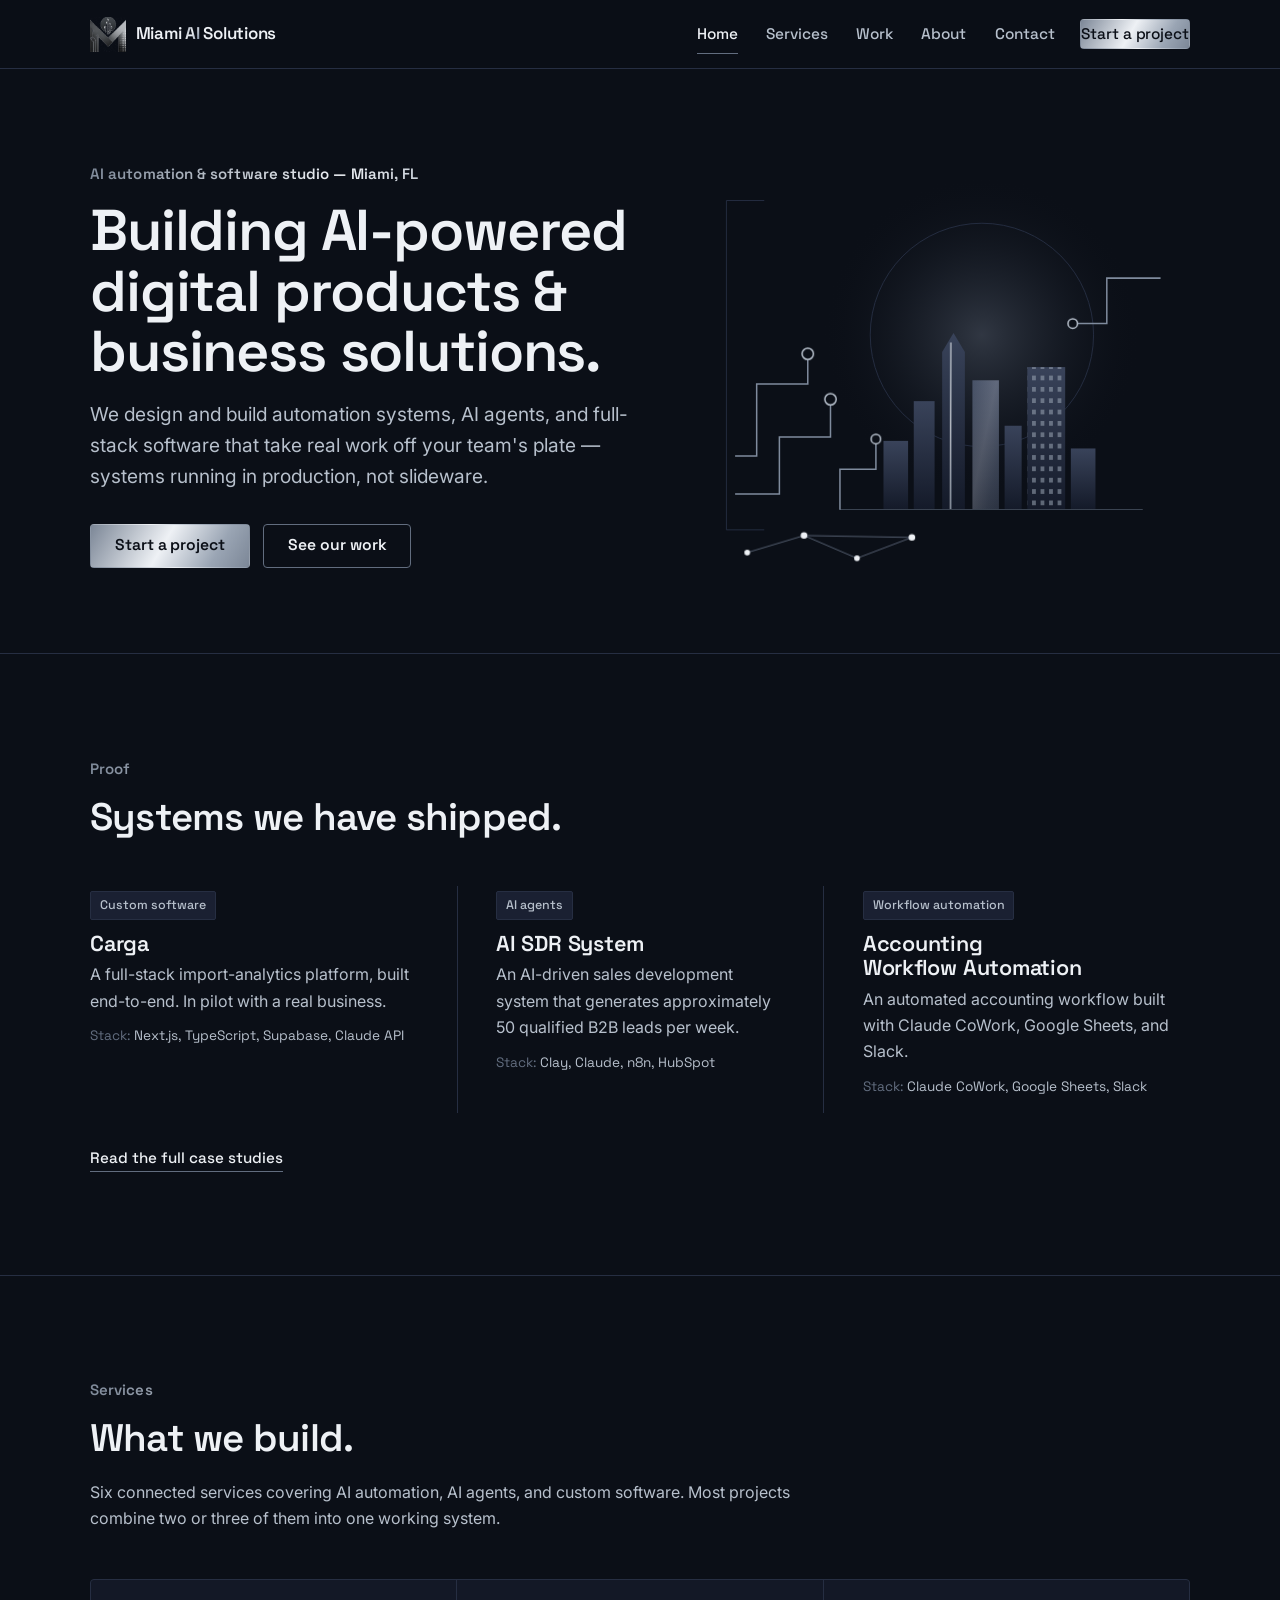
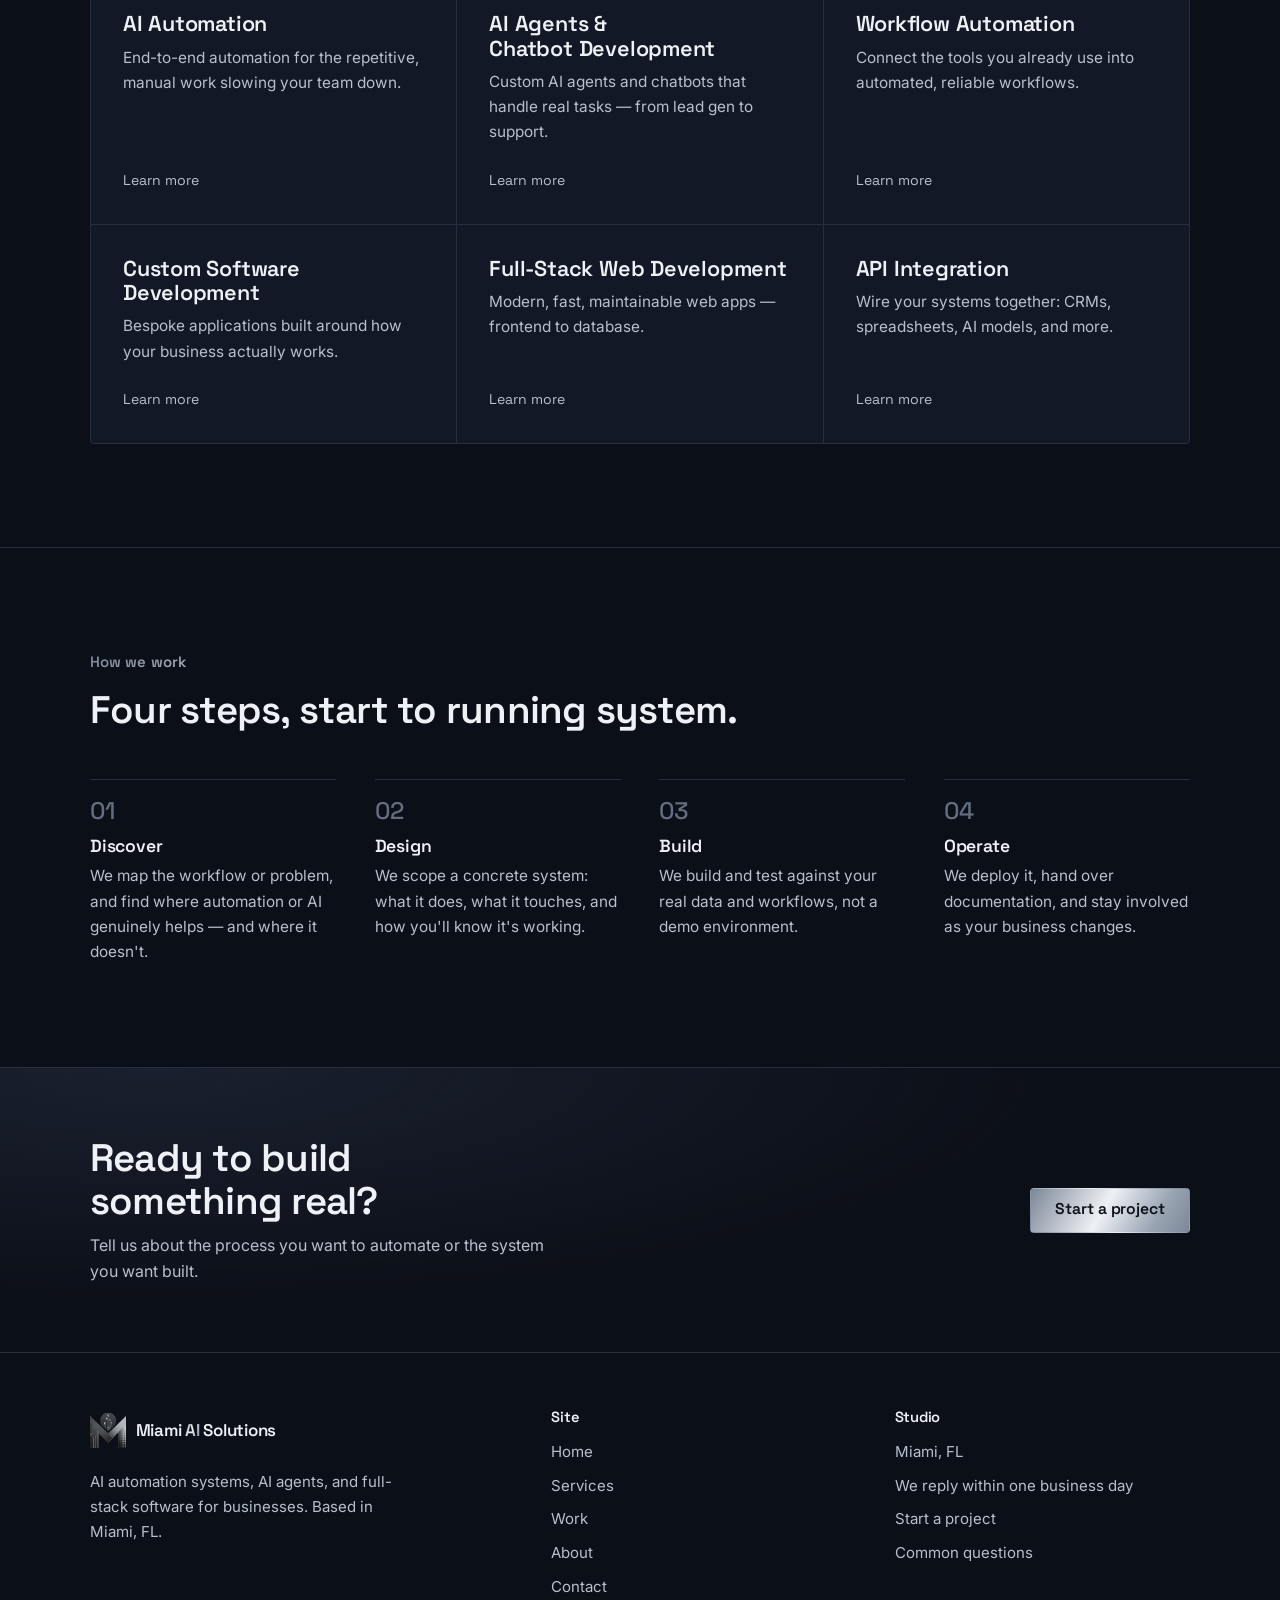
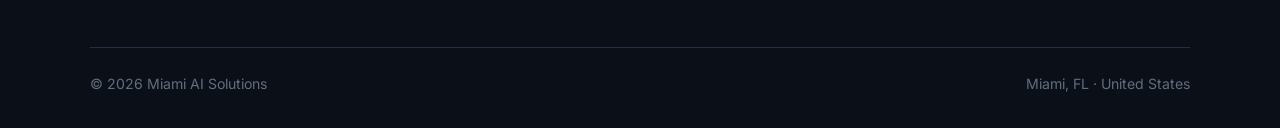
==== index.html @ 6a6ca6be "sitio inicial" ====
<!DOCTYPE html>
<html lang="en">
<head>
<meta charset="utf-8">
<meta name="viewport" content="width=device-width, initial-scale=1">
<title>Miami AI Solutions — AI Automation, AI Agents &amp; Custom Software</title>
<meta name="description" content="Miami AI Solutions designs and builds AI automation systems, AI agents, and full-stack software for businesses — systems running in production, not proofs of concept. Based in Miami, FL.">
<link rel="canonical" href="https://www.miamiaisolutions.com/">

<meta property="og:type" content="website">
<meta property="og:site_name" content="Miami AI Solutions">
<meta property="og:title" content="Miami AI Solutions — AI Automation, AI Agents &amp; Custom Software">
<meta property="og:description" content="Miami AI Solutions designs and builds AI automation systems, AI agents, and full-stack software for businesses — systems running in production, not proofs of concept.">
<meta property="og:url" content="https://www.miamiaisolutions.com/">
<meta property="og:image" content="https://www.miamiaisolutions.com/assets/og-image.jpg">
<meta property="og:image:width" content="1200">
<meta property="og:image:height" content="630">
<meta property="og:image:alt" content="Miami AI Solutions — AI, automation and software development, over a Miami skyline.">
<meta name="twitter:card" content="summary_large_image">
<meta name="twitter:title" content="Miami AI Solutions — AI Automation, AI Agents &amp; Custom Software">
<meta name="twitter:description" content="Miami AI Solutions designs and builds AI automation systems, AI agents, and full-stack software for businesses — systems running in production, not proofs of concept.">
<meta name="twitter:image" content="https://www.miamiaisolutions.com/assets/og-image.jpg">

<meta name="theme-color" content="#0b0f17">
<link rel="icon" href="favicon.ico" sizes="any">
<link rel="icon" type="image/png" sizes="32x32" href="favicon-32x32.png">
<link rel="icon" type="image/png" sizes="16x16" href="favicon-16x16.png">
<link rel="apple-touch-icon" href="apple-touch-icon.png">
<link rel="manifest" href="site.webmanifest">

<link rel="preconnect" href="https://fonts.googleapis.com">
<link rel="preconnect" href="https://fonts.gstatic.com" crossorigin>
<link rel="stylesheet" href="https://fonts.googleapis.com/css2?family=Inter:wght@400;500;600&amp;family=Space+Grotesk:wght@500;600;700&amp;display=swap">
<link rel="stylesheet" href="css/styles.css">

<script type="application/ld+json">
{
  "@context": "https://schema.org",
  "@type": "ProfessionalService",
  "@id": "https://www.miamiaisolutions.com/#organization",
  "name": "Miami AI Solutions",
  "url": "https://www.miamiaisolutions.com/",
  "logo": "https://www.miamiaisolutions.com/assets/icon.png",
  "image": "https://www.miamiaisolutions.com/assets/og-image.jpg",
  "description": "Miami AI Solutions designs and builds AI automation systems, AI agents, and full-stack software for businesses — turning manual processes into reliable, running systems.",
  "address": {
    "@type": "PostalAddress",
    "addressLocality": "Miami",
    "addressRegion": "FL",
    "addressCountry": "US"
  },
  "areaServed": "US"
}
</script>
</head>
<body>

<a class="skip-link" href="#main">Skip to content</a>

<header class="site-header">
  <div class="container header-inner">
    <a class="logo" href="index.html">
      <img class="logo-mark" src="assets/icon.png" alt="" width="36" height="35">
      <span class="logo-text">Miami <span class="chrome">AI</span> Solutions</span>
    </a>
    <button class="nav-toggle" type="button" aria-expanded="false" aria-controls="site-nav">
      <span class="bars" aria-hidden="true"></span>
      <span class="visually-hidden">Menu</span>
    </button>
    <nav class="site-nav" id="site-nav" aria-label="Main">
      <ul>
        <li><a href="index.html" aria-current="page">Home</a></li>
        <li><a href="services.html">Services</a></li>
        <li><a href="work.html">Work</a></li>
        <li><a href="about.html">About</a></li>
        <li><a href="contact.html">Contact</a></li>
      </ul>
      <a class="btn btn-primary btn-sm nav-cta" href="contact.html">Start a project</a>
    </nav>
  </div>
</header>

<main id="main">

  <section class="hero">
    <div class="container hero-grid">
      <div>
        <span class="eyebrow">AI automation &amp; software studio — Miami, FL</span>
        <h1>Building AI-powered digital products &amp; business solutions.</h1>
        <p class="lede">We design and build automation systems, AI agents, and full-stack software that take real work off your team's plate — systems running in production, not slideware.</p>
        <div class="btn-row">
          <a class="btn btn-primary" href="contact.html">Start a project</a>
          <a class="btn btn-ghost" href="work.html">See our work</a>
        </div>
      </div>

      <div class="hero-art-wrap">
        <svg class="hero-art" viewBox="0 0 520 440" xmlns="http://www.w3.org/2000/svg" aria-hidden="true" focusable="false">
          <defs>
            <radialGradient id="msGlow" cx="50%" cy="50%" r="50%">
              <stop offset="0%" stop-color="#8894a8" stop-opacity="0.30"/>
              <stop offset="55%" stop-color="#5c677a" stop-opacity="0.10"/>
              <stop offset="100%" stop-color="#0b0f17" stop-opacity="0"/>
            </radialGradient>
            <linearGradient id="msBuilding" x1="0" y1="0" x2="0" y2="1">
              <stop offset="0%" stop-color="#39435a"/>
              <stop offset="100%" stop-color="#141a29"/>
            </linearGradient>
            <linearGradient id="msTower" x1="0" y1="0" x2="1" y2="1">
              <stop offset="0%" stop-color="#7c8797"/>
              <stop offset="46%" stop-color="#eef1f5"/>
              <stop offset="78%" stop-color="#9aa5b4"/>
              <stop offset="100%" stop-color="#7c8797"/>
            </linearGradient>
            <pattern id="msWindows" width="9" height="12" patternUnits="userSpaceOnUse">
              <rect x="2" y="3" width="4" height="5" fill="#9aa5b4" opacity="0.55"/>
            </pattern>
          </defs>

          <!-- soft circle backdrop, echoing the mark -->
          <circle class="art-circle" cx="300" cy="188" r="168"/>
          <circle cx="300" cy="188" r="118" fill="none" stroke="#262e42" stroke-width="1"/>

          <!-- blueprint rules -->
          <line class="art-grid-line" x1="30" y1="46" x2="30" y2="394"/>
          <line class="art-grid-line" x1="30" y1="46" x2="70" y2="46"/>
          <line class="art-grid-line" x1="30" y1="394" x2="70" y2="394"/>

          <!-- skyline -->
          <g>
            <rect class="art-building" x="196" y="300" width="26" height="72"/>
            <rect class="art-building" x="228" y="258" width="22" height="114"/>
            <polygon class="art-building" points="258,372 258,206 270,186 282,206 282,372"/>
            <rect class="art-building" x="290" y="236" width="28" height="136"/>
            <rect class="art-building" x="324" y="284" width="18" height="88"/>
            <rect class="art-building" x="348" y="222" width="40" height="150" fill="url(#msBuilding)"/>
            <rect x="348" y="222" width="40" height="150" fill="url(#msWindows)"/>
            <rect class="art-building" x="394" y="308" width="26" height="64"/>
            <!-- the one chrome-lit tower -->
            <polygon points="290,236 318,236 318,372 290,372" fill="url(#msTower)" opacity="0.22"/>
            <rect x="266" y="196" width="2" height="176" fill="url(#msTower)" opacity="0.7"/>
          </g>

          <line class="art-base" x1="150" y1="372.5" x2="470" y2="372.5"/>

          <!-- circuit traces: right angles into node points -->
          <path class="trace" d="M40 356 H86 V296 H140 V262"/>
          <path class="trace trace-2" d="M40 316 H62 V240 H116 V214"/>
          <path class="trace trace-3" d="M150 372 V330 H188 V304"/>
          <path class="trace trace-4" d="M488 128 H432 V176 H400"/>

          <circle class="node node-1" cx="140" cy="256" r="6"/>
          <circle class="node node-2" cx="116" cy="208" r="6"/>
          <circle class="node node-3" cx="188" cy="298" r="5"/>
          <circle class="node node-4" cx="396" cy="176" r="5"/>

          <!-- lower-corner signal network -->
          <g>
            <line class="signal-link" x1="52" y1="418" x2="112" y2="400"/>
            <line class="signal-link" x1="112" y1="400" x2="168" y2="424"/>
            <line class="signal-link" x1="168" y1="424" x2="226" y2="402"/>
            <line class="signal-link" x1="112" y1="400" x2="226" y2="402"/>
            <circle class="signal signal-1" cx="52" cy="418" r="3"/>
            <circle class="signal signal-2" cx="112" cy="400" r="3.5"/>
            <circle class="signal signal-3" cx="168" cy="424" r="3"/>
            <circle class="signal signal-2" cx="226" cy="402" r="3.5"/>
          </g>
        </svg>
      </div>
    </div>
  </section>

  <section class="section" aria-labelledby="proof-title">
    <div class="container">
      <div class="section-head">
        <span class="eyebrow">Proof</span>
        <h2 id="proof-title">Systems we have shipped.</h2>
      </div>

      <div class="proof">
        <div class="proof-item">
          <span class="tag">Custom software</span>
          <h3>Carga</h3>
          <p>A full-stack import-analytics platform, built end-to-end. In pilot with a real business.</p>
          <p class="stack"><span>Stack:</span> Next.js, TypeScript, Supabase, Claude API</p>
        </div>
        <div class="proof-item">
          <span class="tag">AI agents</span>
          <h3>AI SDR System</h3>
          <p>An AI-driven sales development system that generates approximately 50 qualified B2B leads per week.</p>
          <p class="stack"><span>Stack:</span> Clay, Claude, n8n, HubSpot</p>
        </div>
        <div class="proof-item">
          <span class="tag">Workflow automation</span>
          <h3>Accounting Workflow Automation</h3>
          <p>An automated accounting workflow built with Claude CoWork, Google Sheets, and Slack.</p>
          <p class="stack"><span>Stack:</span> Claude CoWork, Google Sheets, Slack</p>
        </div>
      </div>

      <div class="btn-row">
        <a class="link" href="work.html">Read the full case studies</a>
      </div>
    </div>
  </section>

  <section class="section section--line" aria-labelledby="services-title">
    <div class="container">
      <div class="section-head">
        <span class="eyebrow">Services</span>
        <h2 id="services-title">What we build.</h2>
        <p>Six connected services covering AI automation, AI agents, and custom software. Most projects combine two or three of them into one working system.</p>
      </div>

      <div class="card-grid">
        <a class="card" href="services.html#ai-automation">
          <h3>AI Automation</h3>
          <p>End-to-end automation for the repetitive, manual work slowing your team down.</p>
          <span class="card-more">Learn more</span>
        </a>
        <a class="card" href="services.html#ai-agents">
          <h3>AI Agents &amp; Chatbot Development</h3>
          <p>Custom AI agents and chatbots that handle real tasks — from lead gen to support.</p>
          <span class="card-more">Learn more</span>
        </a>
        <a class="card" href="services.html#workflow-automation">
          <h3>Workflow Automation</h3>
          <p>Connect the tools you already use into automated, reliable workflows.</p>
          <span class="card-more">Learn more</span>
        </a>
        <a class="card" href="services.html#custom-software">
          <h3>Custom Software Development</h3>
          <p>Bespoke applications built around how your business actually works.</p>
          <span class="card-more">Learn more</span>
        </a>
        <a class="card" href="services.html#web-development">
          <h3>Full-Stack Web Development</h3>
          <p>Modern, fast, maintainable web apps — frontend to database.</p>
          <span class="card-more">Learn more</span>
        </a>
        <a class="card" href="services.html#api-integration">
          <h3>API Integration</h3>
          <p>Wire your systems together: CRMs, spreadsheets, AI models, and more.</p>
          <span class="card-more">Learn more</span>
        </a>
      </div>
    </div>
  </section>

  <section class="section section--line" aria-labelledby="process-title">
    <div class="container">
      <div class="section-head">
        <span class="eyebrow">How we work</span>
        <h2 id="process-title">Four steps, start to running system.</h2>
      </div>

      <ol class="steps">
        <li class="step">
          <span class="step-n">01</span>
          <h3>Discover</h3>
          <p>We map the workflow or problem, and find where automation or AI genuinely helps — and where it doesn't.</p>
        </li>
        <li class="step">
          <span class="step-n">02</span>
          <h3>Design</h3>
          <p>We scope a concrete system: what it does, what it touches, and how you'll know it's working.</p>
        </li>
        <li class="step">
          <span class="step-n">03</span>
          <h3>Build</h3>
          <p>We build and test against your real data and workflows, not a demo environment.</p>
        </li>
        <li class="step">
          <span class="step-n">04</span>
          <h3>Operate</h3>
          <p>We deploy it, hand over documentation, and stay involved as your business changes.</p>
        </li>
      </ol>
    </div>
  </section>

  <section class="cta-band">
    <div class="container cta-inner">
      <div>
        <h2>Ready to build something real?</h2>
        <p>Tell us about the process you want to automate or the system you want built.</p>
      </div>
      <a class="btn btn-primary" href="contact.html">Start a project</a>
    </div>
  </section>

</main>

<footer class="site-footer">
  <div class="container">
    <div class="footer-grid">
      <div class="footer-brand">
        <a class="logo" href="index.html">
          <img class="logo-mark" src="assets/icon.png" alt="" width="36" height="35">
          <span class="logo-text">Miami <span class="chrome">AI</span> Solutions</span>
        </a>
        <p>AI automation systems, AI agents, and full-stack software for businesses. Based in Miami, FL.</p>
      </div>
      <div class="footer-col">
        <h2>Site</h2>
        <ul>
          <li><a href="index.html">Home</a></li>
          <li><a href="services.html">Services</a></li>
          <li><a href="work.html">Work</a></li>
          <li><a href="about.html">About</a></li>
          <li><a href="contact.html">Contact</a></li>
        </ul>
      </div>
      <div class="footer-col">
        <h2>Studio</h2>
        <ul>
          <li>Miami, FL</li>
          <li>We reply within one business day</li>
          <li><a href="contact.html">Start a project</a></li>
          <li><a href="services.html#faq">Common questions</a></li>
        </ul>
      </div>
    </div>
    <div class="footer-bottom">
      <p>&copy; <span id="year">2026</span> Miami AI Solutions</p>
      <p>Miami, FL &middot; United States</p>
    </div>
  </div>
</footer>

<script src="js/main.js"></script>
</body>
</html>
---- css/styles.css ----
/* ==========================================================================
   Miami AI Solutions — styles.css
   Monochrome / brushed-metal design system. No framework, no build step.
   ========================================================================== */

/* --------------------------------------------------------------------------
   1. Design tokens
   -------------------------------------------------------------------------- */
:root {
  /* Palette — derived from the brand mark: deep navy/black + brushed chrome */
  --ink:        #0b0f17;  /* page background */
  --surface:    #131826;  /* card / section background */
  --surface-2:  #1a2032;  /* elevated surface, hover */
  --line:       #262e42;  /* hairline borders */
  --steel:      #626d7f;  /* dividers, large numerals, decorative strokes */
  --silver:     #b7c0cc;  /* secondary body text */
  --paper:      #eef1f5;  /* heading white */
  --white:      #f8f9fb;  /* body text on dark */
  --chrome-gradient: linear-gradient(120deg, #7c8797 0%, #eef1f5 46%, #9aa5b4 78%, #7c8797 100%);

  /* Type */
  --font-display: "Space Grotesk", "Segoe UI", system-ui, sans-serif;
  --font-body: "Inter", system-ui, -apple-system, "Segoe UI", sans-serif;

  /* Metrics */
  --maxw: 1180px;
  --gutter: clamp(1.25rem, 4vw, 2.5rem);
  --section-y: clamp(3.5rem, 8vw, 6.5rem);
  --radius: 4px;
  --radius-lg: 8px;
  --header-h: 68px;

  /* Effects */
  --ring: 0 0 0 2px var(--ink), 0 0 0 4px #8f9aab;
  --shadow: 0 18px 40px -24px rgba(0, 0, 0, 0.9);

  color-scheme: dark;
}

/* --------------------------------------------------------------------------
   2. Base
   -------------------------------------------------------------------------- */
*,
*::before,
*::after { box-sizing: border-box; }

html {
  scroll-behavior: smooth;
  scroll-padding-top: calc(var(--header-h) + 1.5rem);
  -webkit-text-size-adjust: 100%;
}

body {
  margin: 0;
  background: var(--ink);
  color: var(--white);
  font-family: var(--font-body);
  font-size: 1rem;
  line-height: 1.65;
  -webkit-font-smoothing: antialiased;
  text-rendering: optimizeLegibility;
}

h1, h2, h3, h4 {
  font-family: var(--font-display);
  color: var(--paper);
  margin: 0 0 0.5em;
  font-weight: 600;
  letter-spacing: -0.02em;
  line-height: 1.12;
  text-wrap: balance;
}

h1 { font-size: clamp(2.25rem, 5.2vw, 3.6rem); line-height: 1.05; }
h2 { font-size: clamp(1.7rem, 3.4vw, 2.4rem); }
h3 { font-size: clamp(1.15rem, 1.7vw, 1.35rem); letter-spacing: -0.01em; }
h4 { font-size: 1.02rem; letter-spacing: -0.005em; }

p { margin: 0 0 1.1rem; }
p:last-child { margin-bottom: 0; }

a { color: var(--paper); text-decoration-color: var(--steel); text-underline-offset: 3px; }
a:hover { text-decoration-color: var(--silver); }

img, svg { max-width: 100%; }
img { height: auto; }

ul, ol { margin: 0; padding: 0; }

hr {
  border: 0;
  border-top: 1px solid var(--line);
  margin: 0;
}

strong { color: var(--paper); font-weight: 600; }

/* Focus — visible, high contrast, keyboard only */
:focus-visible {
  outline: none;
  box-shadow: var(--ring);
  border-radius: var(--radius);
}

.skip-link {
  position: absolute;
  left: var(--gutter);
  top: 0.5rem;
  z-index: 200;
  transform: translateY(-200%);
  background: var(--paper);
  color: var(--ink);
  font-family: var(--font-display);
  font-weight: 600;
  font-size: 0.9rem;
  padding: 0.6rem 1rem;
  border-radius: var(--radius);
  text-decoration: none;
  transition: transform 0.15s ease;
}
.skip-link:focus { transform: translateY(0); }

/* --------------------------------------------------------------------------
   3. Layout primitives
   -------------------------------------------------------------------------- */
.container {
  width: 100%;
  max-width: var(--maxw);
  margin-inline: auto;
  padding-inline: var(--gutter);
}

.section { padding-block: var(--section-y); }
.section--tight { padding-block: clamp(2.5rem, 5vw, 4rem); }
.section--line { border-top: 1px solid var(--line); }

.section-head {
  max-width: 46rem;
  margin-bottom: clamp(2rem, 4vw, 3rem);
}
.section-head p { color: var(--silver); }

.lede {
  font-size: clamp(1.05rem, 1.5vw, 1.2rem);
  line-height: 1.6;
  color: var(--silver);
  max-width: 62ch;
}

/* Section eyebrow — the metallic gradient is the accent, used sparingly */
.eyebrow {
  display: block;
  font-family: var(--font-display);
  font-size: 0.94rem;
  font-weight: 600;
  letter-spacing: 0.005em;
  margin-bottom: 0.85rem;
  color: var(--paper);
}
.chrome { color: var(--paper); }

@supports ((background-clip: text) or (-webkit-background-clip: text)) {
  .eyebrow,
  .chrome {
    background: var(--chrome-gradient);
    -webkit-background-clip: text;
    background-clip: text;
    color: transparent;
    -webkit-text-fill-color: transparent;
  }
}

.meta {
  font-family: var(--font-display);
  font-size: 0.85rem;
  font-weight: 500;
  color: var(--silver);
  letter-spacing: 0;
}

/* --------------------------------------------------------------------------
   4. Header / navigation
   -------------------------------------------------------------------------- */
.site-header {
  position: sticky;
  top: 0;
  z-index: 100;
  background: rgba(11, 15, 23, 0.78);
  backdrop-filter: blur(14px) saturate(140%);
  -webkit-backdrop-filter: blur(14px) saturate(140%);
  border-bottom: 1px solid var(--line);
}
@supports not ((backdrop-filter: blur(1px)) or (-webkit-backdrop-filter: blur(1px))) {
  .site-header { background: #0b0f17; }
}

.header-inner {
  display: flex;
  align-items: center;
  justify-content: space-between;
  gap: 1rem;
  min-height: var(--header-h);
}

.logo {
  display: inline-flex;
  align-items: center;
  gap: 0.6rem;
  text-decoration: none;
  padding: 0.25rem;
  margin-left: -0.25rem;
}
.logo-mark {
  width: 36px;
  height: 35px;
  flex: none;
  display: block;
}
.logo-text {
  font-family: var(--font-display);
  font-weight: 600;
  font-size: 1.06rem;
  letter-spacing: -0.015em;
  color: var(--paper);
  white-space: nowrap;
}

.site-nav { display: flex; align-items: center; }
.site-nav ul {
  list-style: none;
  display: flex;
  align-items: center;
  gap: clamp(1rem, 2.2vw, 2rem);
}
.site-nav a {
  font-family: var(--font-display);
  font-size: 0.96rem;
  font-weight: 500;
  color: var(--silver);
  text-decoration: none;
  padding: 0.4rem 0;
  display: inline-block;
  border-bottom: 1px solid transparent;
}
.site-nav a:hover { color: var(--paper); }
.site-nav a[aria-current="page"] {
  color: var(--paper);
  border-bottom-color: var(--steel);
}

/* The generic nav link colour must not win over the button's own colour. */
.site-nav a.btn-primary { color: var(--ink); }
.site-nav a.btn-ghost { color: var(--paper); }
.nav-cta { margin-left: clamp(1rem, 2vw, 1.75rem); }

.nav-toggle {
  display: none;
  width: 44px;
  height: 40px;
  padding: 0;
  background: transparent;
  border: 1px solid var(--line);
  border-radius: var(--radius);
  color: var(--paper);
  cursor: pointer;
}
.nav-toggle .bars,
.nav-toggle .bars::before,
.nav-toggle .bars::after {
  display: block;
  width: 18px;
  height: 1.5px;
  background: currentColor;
  margin-inline: auto;
  transition: transform 0.2s ease, background-color 0.2s ease;
}
.nav-toggle .bars { position: relative; }
.nav-toggle .bars::before,
.nav-toggle .bars::after { content: ""; position: absolute; left: 0; }
.nav-toggle .bars::before { top: -6px; }
.nav-toggle .bars::after { top: 6px; }
.nav-toggle[aria-expanded="true"] .bars { background: transparent; }
.nav-toggle[aria-expanded="true"] .bars::before { transform: translateY(6px) rotate(45deg); }
.nav-toggle[aria-expanded="true"] .bars::after { transform: translateY(-6px) rotate(-45deg); }

@media (max-width: 860px) {
  .nav-toggle { display: block; }
  .site-nav {
    position: absolute;
    top: 100%;
    left: 0;
    right: 0;
    background: var(--ink);
    border-bottom: 1px solid var(--line);
    padding: 0.5rem var(--gutter) 1.5rem;
    display: none;
  }
  .site-nav.is-open { display: block; }
  .site-nav ul { flex-direction: column; align-items: stretch; gap: 0; }
  .site-nav li { border-bottom: 1px solid var(--line); }
  .site-nav a { display: block; padding: 0.9rem 0; font-size: 1.05rem; }
  .site-nav a[aria-current="page"] { border-bottom-color: transparent; }
  /* Keep the CTA a button, not another full-width nav row. */
  .site-nav a.nav-cta {
    display: inline-flex;
    margin: 1.35rem 0 0;
    padding: 0.72rem 1.3rem;
    font-size: 0.95rem;
  }
}

/* --------------------------------------------------------------------------
   5. Buttons
   -------------------------------------------------------------------------- */
.btn {
  display: inline-flex;
  align-items: center;
  justify-content: center;
  gap: 0.5rem;
  font-family: var(--font-display);
  font-size: 0.98rem;
  font-weight: 600;
  letter-spacing: -0.005em;
  line-height: 1;
  padding: 0.85rem 1.5rem;
  border-radius: var(--radius);
  border: 1px solid transparent;
  text-decoration: none;
  cursor: pointer;
  transition: filter 0.18s ease, background-color 0.18s ease, border-color 0.18s ease, color 0.18s ease;
}

.btn-primary {
  background-image: var(--chrome-gradient);
  background-color: #d7dde5;
  color: var(--ink);
}
.btn-primary:hover { filter: brightness(1.08); }
.btn-primary:active { filter: brightness(0.96); }

.btn-ghost {
  background: transparent;
  border-color: var(--steel);
  color: var(--paper);
}
.btn-ghost:hover { border-color: var(--silver); background: var(--surface); }

.btn-sm { padding: 0.6rem 1.1rem; font-size: 0.92rem; }

.btn-row {
  display: flex;
  flex-wrap: wrap;
  gap: 0.85rem;
  margin-top: 2rem;
}

/* Text link with a hairline underline */
.link {
  font-family: var(--font-display);
  font-weight: 500;
  font-size: 0.95rem;
  color: var(--paper);
  text-decoration: none;
  border-bottom: 1px solid var(--steel);
  padding-bottom: 1px;
}
.link:hover { border-bottom-color: var(--paper); }

/* --------------------------------------------------------------------------
   6. Hero
   -------------------------------------------------------------------------- */
.hero {
  padding-block: clamp(3rem, 7vw, 5.5rem) clamp(3rem, 7vw, 5rem);
  border-bottom: 1px solid var(--line);
  overflow: hidden;
}
.hero-grid {
  display: grid;
  grid-template-columns: minmax(0, 1.05fr) minmax(0, 0.95fr);
  gap: clamp(2rem, 5vw, 4rem);
  align-items: center;
}
.hero h1 { margin-bottom: 1.1rem; }
.hero .lede { max-width: 34rem; }

.hero-art { width: 100%; height: auto; display: block; }

@media (max-width: 900px) {
  .hero-grid { grid-template-columns: 1fr; }
  /* Copy leads on small screens; the art follows it. */
  .hero-art-wrap { max-width: 30rem; margin-top: 0.5rem; }
}

/* Hero SVG illustration */
.art-building { fill: url(#msBuilding); }
.art-circle { fill: url(#msGlow); }
.art-grid-line { stroke: var(--line); stroke-width: 1; }
.art-base { stroke: var(--steel); stroke-width: 1; opacity: 0.6; }

.trace {
  fill: none;
  stroke: #7f8b9d;
  stroke-width: 1.6;
  stroke-linecap: square;
  stroke-dasharray: 760;
  stroke-dashoffset: 760;
  animation: trace-draw 1.5s cubic-bezier(0.32, 0, 0.2, 1) forwards;
}
.trace-2 { animation-delay: 0.18s; }
.trace-3 { animation-delay: 0.36s; }
.trace-4 { animation-delay: 0.54s; }

.node {
  fill: var(--ink);
  stroke: var(--silver);
  stroke-width: 1.6;
  opacity: 0;
  animation: art-fade 0.5s ease forwards;
}
.node-1 { animation-delay: 0.95s; }
.node-2 { animation-delay: 1.1s; }
.node-3 { animation-delay: 1.25s; }
.node-4 { animation-delay: 1.4s; }

.signal-link { stroke: var(--steel); stroke-width: 0.9; opacity: 0; animation: art-fade 0.6s ease 1.3s forwards; }
.signal {
  fill: var(--paper);
  opacity: 0;
  animation: art-fade 0.5s ease forwards, signal-pulse 3.4s ease-in-out infinite;
}
.signal-1 { animation-delay: 1.45s, 2s; }
.signal-2 { animation-delay: 1.6s, 2.5s; }
.signal-3 { animation-delay: 1.75s, 3s; }

@keyframes trace-draw { to { stroke-dashoffset: 0; } }
@keyframes art-fade { to { opacity: 1; } }
@keyframes signal-pulse {
  0%, 100% { opacity: 1; }
  50% { opacity: 0.35; }
}

@media (prefers-reduced-motion: reduce) {
  html { scroll-behavior: auto; }
  .trace { stroke-dashoffset: 0; animation: none; }
  .node, .signal, .signal-link { opacity: 1; animation: none; }
  *, *::before, *::after {
    animation-duration: 0.001ms !important;
    animation-iteration-count: 1 !important;
    transition-duration: 0.001ms !important;
  }
}

/* --------------------------------------------------------------------------
   7. Page header (interior pages)
   -------------------------------------------------------------------------- */
.page-head {
  padding-block: clamp(2.75rem, 6vw, 4.5rem) clamp(2rem, 4vw, 3rem);
  border-bottom: 1px solid var(--line);
}
.page-head h1 { max-width: 20ch; }
.page-head .lede { margin-top: 1.1rem; }

/* --------------------------------------------------------------------------
   8. Proof / stats strip
   -------------------------------------------------------------------------- */
.proof {
  display: grid;
  grid-template-columns: repeat(3, minmax(0, 1fr));
  gap: 0;
}
.proof-item { padding: 0.25rem 0; }
.proof h3 { margin-bottom: 0.35rem; }
.proof p { color: var(--silver); margin-bottom: 0.75rem; }
.proof .tag { margin-bottom: 0.75rem; }
.stack {
  font-family: var(--font-display);
  font-size: 0.85rem;
  color: var(--silver);
  line-height: 1.5;
}
.stack span { color: var(--steel); }

@media (min-width: 761px) {
  .proof-item { padding-inline: clamp(1.5rem, 3vw, 2.5rem); }
  .proof-item:first-child { padding-left: 0; }
  .proof-item:last-child { padding-right: 0; }
  .proof-item + .proof-item { border-left: 1px solid var(--line); }
}
@media (max-width: 760px) {
  .proof { grid-template-columns: 1fr; gap: 2rem; }
  .proof-item + .proof-item { border-top: 1px solid var(--line); padding-top: 2rem; }
}

.tag {
  display: inline-block;
  font-family: var(--font-display);
  font-size: 0.78rem;
  font-weight: 500;
  color: var(--silver);
  background: var(--surface-2);
  border: 1px solid var(--line);
  border-radius: 2px;
  padding: 0.18rem 0.55rem;
}

/* --------------------------------------------------------------------------
   9. Cards
   -------------------------------------------------------------------------- */
/* Six cards, so the column count is fixed rather than auto-fit — an auto-fit
   track count leaves empty cells that show through as bare grid gutter. */
.card-grid {
  display: grid;
  grid-template-columns: repeat(3, minmax(0, 1fr));
  gap: 1px;
  background: var(--line);
  border: 1px solid var(--line);
  border-radius: var(--radius);
  overflow: hidden;
}
@media (max-width: 900px) {
  .card-grid { grid-template-columns: repeat(2, minmax(0, 1fr)); }
}
@media (max-width: 560px) {
  .card-grid { grid-template-columns: 1fr; }
}
.card {
  background: var(--surface);
  padding: clamp(1.5rem, 2.6vw, 2rem);
  display: flex;
  flex-direction: column;
  gap: 0.5rem;
  text-decoration: none;
  transition: background-color 0.18s ease;
}
a.card:hover { background: var(--surface-2); }
.card h3 { margin: 0; }
.card p { color: var(--silver); font-size: 0.96rem; margin: 0; }
a.card .card-more {
  margin-top: auto;
  padding-top: 1rem;
  font-family: var(--font-display);
  font-size: 0.88rem;
  color: var(--silver);
}
a.card:hover .card-more { color: var(--paper); }

/* Belief cards (about) sit on the page background, not in a grid slab */
.belief-grid {
  display: grid;
  grid-template-columns: repeat(auto-fit, minmax(min(100%, 15rem), 1fr));
  gap: clamp(1.25rem, 2.5vw, 2rem);
}
.belief {
  border-top: 1px solid var(--steel);
  padding-top: 1.25rem;
}
.belief h3 { font-size: 1.08rem; margin-bottom: 0.4rem; }
.belief p { color: var(--silver); font-size: 0.96rem; }

/* --------------------------------------------------------------------------
   10. Numbered process
   -------------------------------------------------------------------------- */
.steps {
  list-style: none;
  display: grid;
  grid-template-columns: repeat(auto-fit, minmax(min(100%, 14rem), 1fr));
  gap: clamp(1.5rem, 3vw, 2.5rem);
  counter-reset: step;
}
.step { border-top: 1px solid var(--line); padding-top: 1.15rem; }
.step-n {
  display: block;
  font-family: var(--font-display);
  font-size: 1.5rem;
  font-weight: 500;
  color: var(--steel);
  line-height: 1;
  margin-bottom: 0.9rem;
}
.step h3 { font-size: 1.1rem; margin-bottom: 0.4rem; }
.step p { color: var(--silver); font-size: 0.96rem; }

/* --------------------------------------------------------------------------
   11. CTA band
   -------------------------------------------------------------------------- */
.cta-band {
  border-top: 1px solid var(--line);
  background:
    radial-gradient(120% 140% at 12% 0%, rgba(38, 46, 66, 0.55) 0%, rgba(11, 15, 23, 0) 60%),
    var(--ink);
}
.cta-inner {
  display: flex;
  flex-wrap: wrap;
  align-items: center;
  justify-content: space-between;
  gap: 1.5rem;
  padding-block: clamp(2.75rem, 6vw, 4.25rem);
}
.cta-inner h2 { margin: 0; max-width: 22ch; }
.cta-inner p { color: var(--silver); margin: 0.6rem 0 0; max-width: 46ch; }

/* --------------------------------------------------------------------------
   12. Service detail blocks
   -------------------------------------------------------------------------- */
.service-block {
  display: grid;
  grid-template-columns: minmax(0, 0.85fr) minmax(0, 2fr);
  gap: clamp(1.5rem, 4vw, 3.5rem);
  padding-block: clamp(2.5rem, 5vw, 3.5rem);
  border-top: 1px solid var(--line);
}
.service-block:first-of-type { border-top: 0; }
.service-index {
  font-family: var(--font-display);
  font-size: 0.9rem;
  color: var(--steel);
  margin-bottom: 0.5rem;
}
.service-block h2 { font-size: clamp(1.4rem, 2.2vw, 1.75rem); margin-bottom: 0.5rem; }
.service-block > div > p { color: var(--silver); }
.service-desc { max-width: 60ch; }

@media (max-width: 820px) {
  .service-block { grid-template-columns: 1fr; gap: 1.25rem; }
}

.checklist {
  list-style: none;
  margin: 1.35rem 0 0;
  display: grid;
  gap: 0.6rem;
  max-width: 60ch;
}
.checklist li {
  position: relative;
  padding-left: 1.6rem;
  color: var(--silver);
  font-size: 0.97rem;
}
.checklist li::before {
  content: "";
  position: absolute;
  left: 0;
  top: 0.62em;
  width: 9px;
  height: 9px;
  border: 1px solid var(--steel);
  border-radius: 1px;
  transform: rotate(45deg);
}

.example {
  margin-top: 1.5rem;
  padding: 0.9rem 1.1rem;
  background: var(--surface);
  border: 1px solid var(--line);
  border-radius: var(--radius);
  font-size: 0.95rem;
  color: var(--silver);
  max-width: 60ch;
}
.example strong { font-family: var(--font-display); }

/* --------------------------------------------------------------------------
   13. FAQ accordion
   -------------------------------------------------------------------------- */
.faq {
  border-top: 1px solid var(--line);
  max-width: 52rem;
}
.faq-item { border-bottom: 1px solid var(--line); }
.faq-item h3 { margin: 0; font: inherit; letter-spacing: normal; }

.faq-q {
  width: 100%;
  display: flex;
  align-items: center;
  justify-content: space-between;
  gap: 1.5rem;
  padding: 1.15rem 0;
  background: none;
  border: 0;
  text-align: left;
  font-family: var(--font-display);
  font-size: clamp(1rem, 1.5vw, 1.1rem);
  font-weight: 500;
  color: var(--paper);
  cursor: pointer;
}
.faq-q:hover { color: var(--white); }

.faq-icon { position: relative; flex: none; width: 14px; height: 14px; }
.faq-icon::before,
.faq-icon::after {
  content: "";
  position: absolute;
  background: var(--silver);
  transition: transform 0.25s ease;
}
.faq-icon::before { left: 0; top: 6px; width: 14px; height: 1.5px; }
.faq-icon::after { left: 6px; top: 0; width: 1.5px; height: 14px; }
.faq-q[aria-expanded="true"] .faq-icon::before { transform: rotate(45deg); }
.faq-q[aria-expanded="true"] .faq-icon::after { transform: rotate(45deg); }

.faq-a {
  max-height: 0;
  overflow: hidden;
  visibility: hidden;
  transition: max-height 0.3s ease, visibility 0s linear 0.3s;
}
.faq-a.is-open {
  max-height: 22rem;
  visibility: visible;
  transition: max-height 0.3s ease, visibility 0s;
}
.faq-a p {
  color: var(--silver);
  padding-bottom: 1.35rem;
  max-width: 62ch;
}

/* --------------------------------------------------------------------------
   14. Case studies
   -------------------------------------------------------------------------- */
.case {
  display: grid;
  grid-template-columns: minmax(0, 0.8fr) minmax(0, 2fr);
  gap: clamp(1.25rem, 4vw, 3.5rem);
  padding: clamp(1.75rem, 3.5vw, 2.5rem);
  background: var(--surface);
  border: 1px solid var(--line);
  border-radius: var(--radius);
  scroll-margin-top: calc(var(--header-h) + 2rem);
}
.case + .case { margin-top: clamp(1rem, 2vw, 1.5rem); }
.case h2 { font-size: clamp(1.35rem, 2.2vw, 1.7rem); margin-bottom: 0.6rem; }
.case-desc { color: var(--silver); max-width: 62ch; }

.status {
  display: inline-flex;
  align-items: center;
  gap: 0.55rem;
  font-family: var(--font-display);
  font-size: 0.9rem;
  color: var(--paper);
  margin-bottom: 1rem;
}
.status::before {
  content: "";
  width: 7px;
  height: 7px;
  border-radius: 50%;
  background: var(--paper);
  box-shadow: 0 0 0 3px rgba(238, 241, 245, 0.14);
  flex: none;
}

.case-meta { display: flex; flex-direction: column; gap: 0.9rem; }
.tag-row { display: flex; flex-wrap: wrap; gap: 0.4rem; }

.spec-list { list-style: none; margin-top: 1.5rem; display: grid; gap: 0.55rem; }
.spec-list div {
  display: grid;
  grid-template-columns: 7.5rem minmax(0, 1fr);
  gap: 1rem;
  padding-top: 0.55rem;
  border-top: 1px solid var(--line);
  font-size: 0.94rem;
}
.spec-list dt { color: var(--silver); font-family: var(--font-display); }
.spec-list dd { margin: 0; color: var(--white); }

@media (max-width: 820px) {
  .case { grid-template-columns: 1fr; }
  .spec-list div { grid-template-columns: 1fr; gap: 0.15rem; }
}

/* --------------------------------------------------------------------------
   15. Placeholder callout
   -------------------------------------------------------------------------- */
.placeholder {
  border: 1px dashed #a97f2e;
  border-radius: var(--radius);
  background: rgba(169, 127, 46, 0.07);
  padding: 1.15rem 1.35rem;
  max-width: 62ch;
}
.placeholder-label {
  display: inline-block;
  font-family: var(--font-display);
  font-size: 0.8rem;
  font-weight: 600;
  color: #e0b45c;
  border: 1px solid rgba(224, 180, 92, 0.5);
  border-radius: 2px;
  padding: 0.1rem 0.45rem;
  margin-bottom: 0.65rem;
}
.placeholder p { color: var(--silver); font-size: 0.96rem; }
.placeholder p:last-child { margin-bottom: 0; }

/* --------------------------------------------------------------------------
   16. Contact
   -------------------------------------------------------------------------- */
.contact-grid {
  display: grid;
  grid-template-columns: minmax(0, 1.35fr) minmax(0, 0.75fr);
  gap: clamp(2rem, 5vw, 4rem);
  align-items: start;
}
@media (max-width: 880px) {
  .contact-grid { grid-template-columns: 1fr; }
}

.form { display: grid; gap: 1.35rem; max-width: 38rem; }
.field { position: relative; display: grid; gap: 0.4rem; padding-bottom: 1.3rem; }
.field label {
  font-family: var(--font-display);
  font-size: 0.92rem;
  font-weight: 500;
  color: var(--paper);
}
.field .optional { color: var(--silver); font-weight: 400; }

.field input,
.field select,
.field textarea {
  width: 100%;
  font-family: var(--font-body);
  font-size: 1rem;
  color: var(--white);
  background: var(--surface);
  border: 1px solid var(--line);
  border-radius: var(--radius);
  padding: 0.72rem 0.85rem;
  transition: border-color 0.16s ease, background-color 0.16s ease;
}
.field textarea { min-height: 9rem; resize: vertical; line-height: 1.6; }
.field select {
  appearance: none;
  background-image: linear-gradient(45deg, transparent 50%, var(--silver) 50%), linear-gradient(135deg, var(--silver) 50%, transparent 50%);
  background-position: calc(100% - 20px) calc(50% + 2px), calc(100% - 14px) calc(50% + 2px);
  background-size: 6px 6px, 6px 6px;
  background-repeat: no-repeat;
  padding-right: 2.5rem;
}
.field option { background: var(--surface); color: var(--white); }
.field input:hover,
.field select:hover,
.field textarea:hover { border-color: var(--steel); }
.field input:focus,
.field select:focus,
.field textarea:focus {
  outline: none;
  border-color: var(--silver);
  background: var(--surface-2);
}
.field input[aria-invalid="true"],
.field textarea[aria-invalid="true"] { border-color: #d98b8b; }

/* Floating error — absolutely positioned so showing it never shifts the layout */
.field-error {
  position: absolute;
  left: 0;
  bottom: 0;
  font-size: 0.86rem;
  line-height: 1.25;
  color: #e8a3a3;
  opacity: 0;
  transform: translateY(-3px);
  transition: opacity 0.16s ease, transform 0.16s ease;
  pointer-events: none;
}
.field-error.is-visible { opacity: 1; transform: translateY(0); }

.hp {
  position: absolute;
  left: -9999px;
  top: auto;
  width: 1px;
  height: 1px;
  overflow: hidden;
}

.form-status {
  font-family: var(--font-display);
  font-size: 0.95rem;
  border-left: 2px solid var(--steel);
  padding: 0.5rem 0 0.5rem 0.9rem;
  color: var(--silver);
  margin: 0;
}
.form-status:empty { display: none; }
.form-status.is-error { border-left-color: #d98b8b; color: #e8a3a3; }
.form-status.is-ok { border-left-color: var(--paper); color: var(--paper); }

.info-block { display: grid; gap: 1.75rem; }
.info-item h3 { font-size: 1rem; margin-bottom: 0.3rem; }
.info-item p { color: var(--silver); margin: 0; }
.info-item a { color: var(--paper); }

/* --------------------------------------------------------------------------
   17. Footer
   -------------------------------------------------------------------------- */
.site-footer {
  border-top: 1px solid var(--line);
  padding-block: clamp(2.5rem, 5vw, 3.5rem) 2rem;
  background: var(--ink);
}
.footer-grid {
  display: grid;
  grid-template-columns: minmax(0, 1.4fr) repeat(2, minmax(0, 1fr));
  gap: clamp(1.75rem, 4vw, 3rem);
}
@media (max-width: 720px) {
  .footer-grid { grid-template-columns: 1fr 1fr; }
  .footer-brand { grid-column: 1 / -1; }
}
.footer-brand p {
  color: var(--silver);
  font-size: 0.94rem;
  max-width: 34ch;
  margin-top: 0.9rem;
}
.footer-col h2 {
  font-size: 0.92rem;
  font-family: var(--font-display);
  font-weight: 600;
  color: var(--paper);
  margin-bottom: 0.9rem;
}
.footer-col ul { list-style: none; display: grid; gap: 0.55rem; }
.footer-col li,
.footer-col a,
.footer-col p {
  font-size: 0.94rem;
  color: var(--silver);
  text-decoration: none;
  margin: 0;
}
.footer-col a:hover { color: var(--paper); }
.footer-bottom {
  display: flex;
  flex-wrap: wrap;
  gap: 0.75rem 1.5rem;
  justify-content: space-between;
  margin-top: clamp(2rem, 4vw, 3rem);
  padding-top: 1.5rem;
  border-top: 1px solid var(--line);
  font-size: 0.88rem;
  color: var(--steel);
}
.footer-bottom p { margin: 0; }

/* --------------------------------------------------------------------------
   18. Utilities
   -------------------------------------------------------------------------- */
.visually-hidden {
  position: absolute;
  width: 1px;
  height: 1px;
  margin: -1px;
  padding: 0;
  overflow: hidden;
  clip: rect(0 0 0 0);
  clip-path: inset(50%);
  white-space: nowrap;
  border: 0;
}
.stack-gap > * + * { margin-top: clamp(2rem, 4vw, 3rem); }
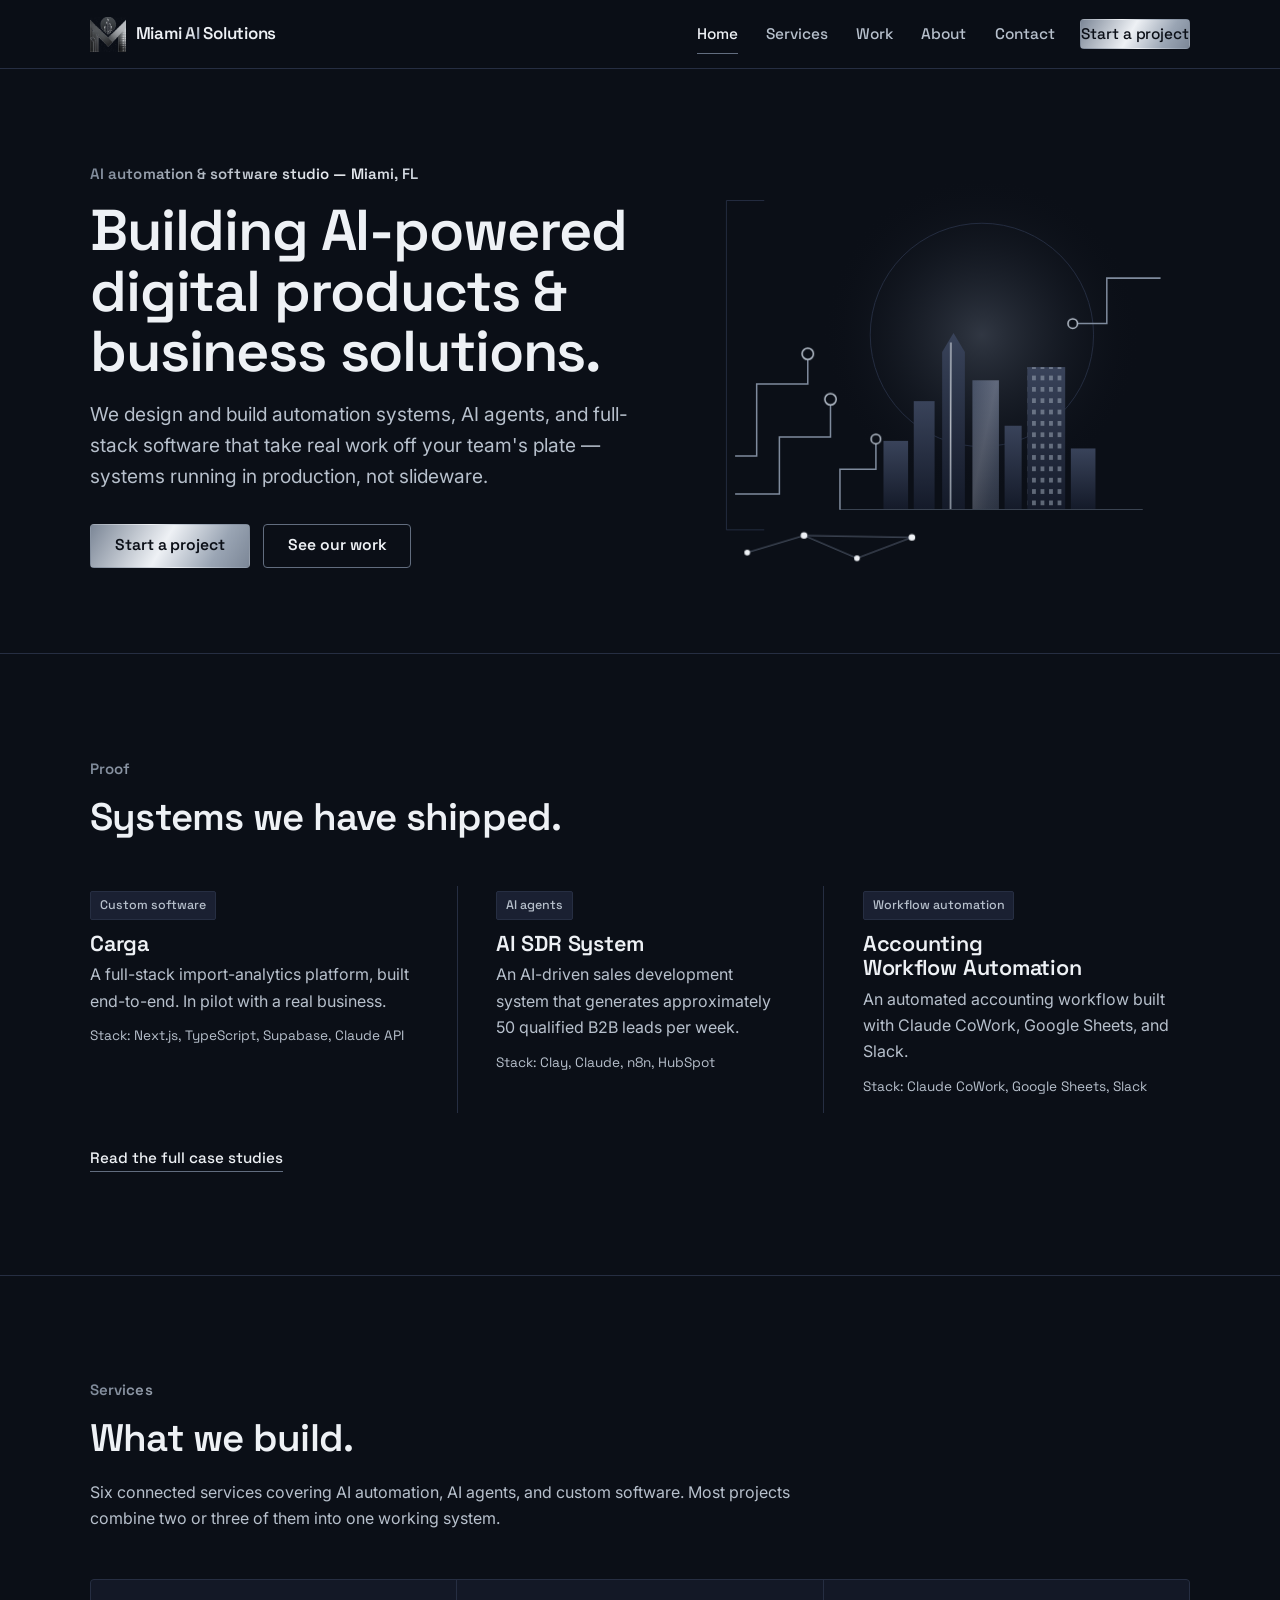
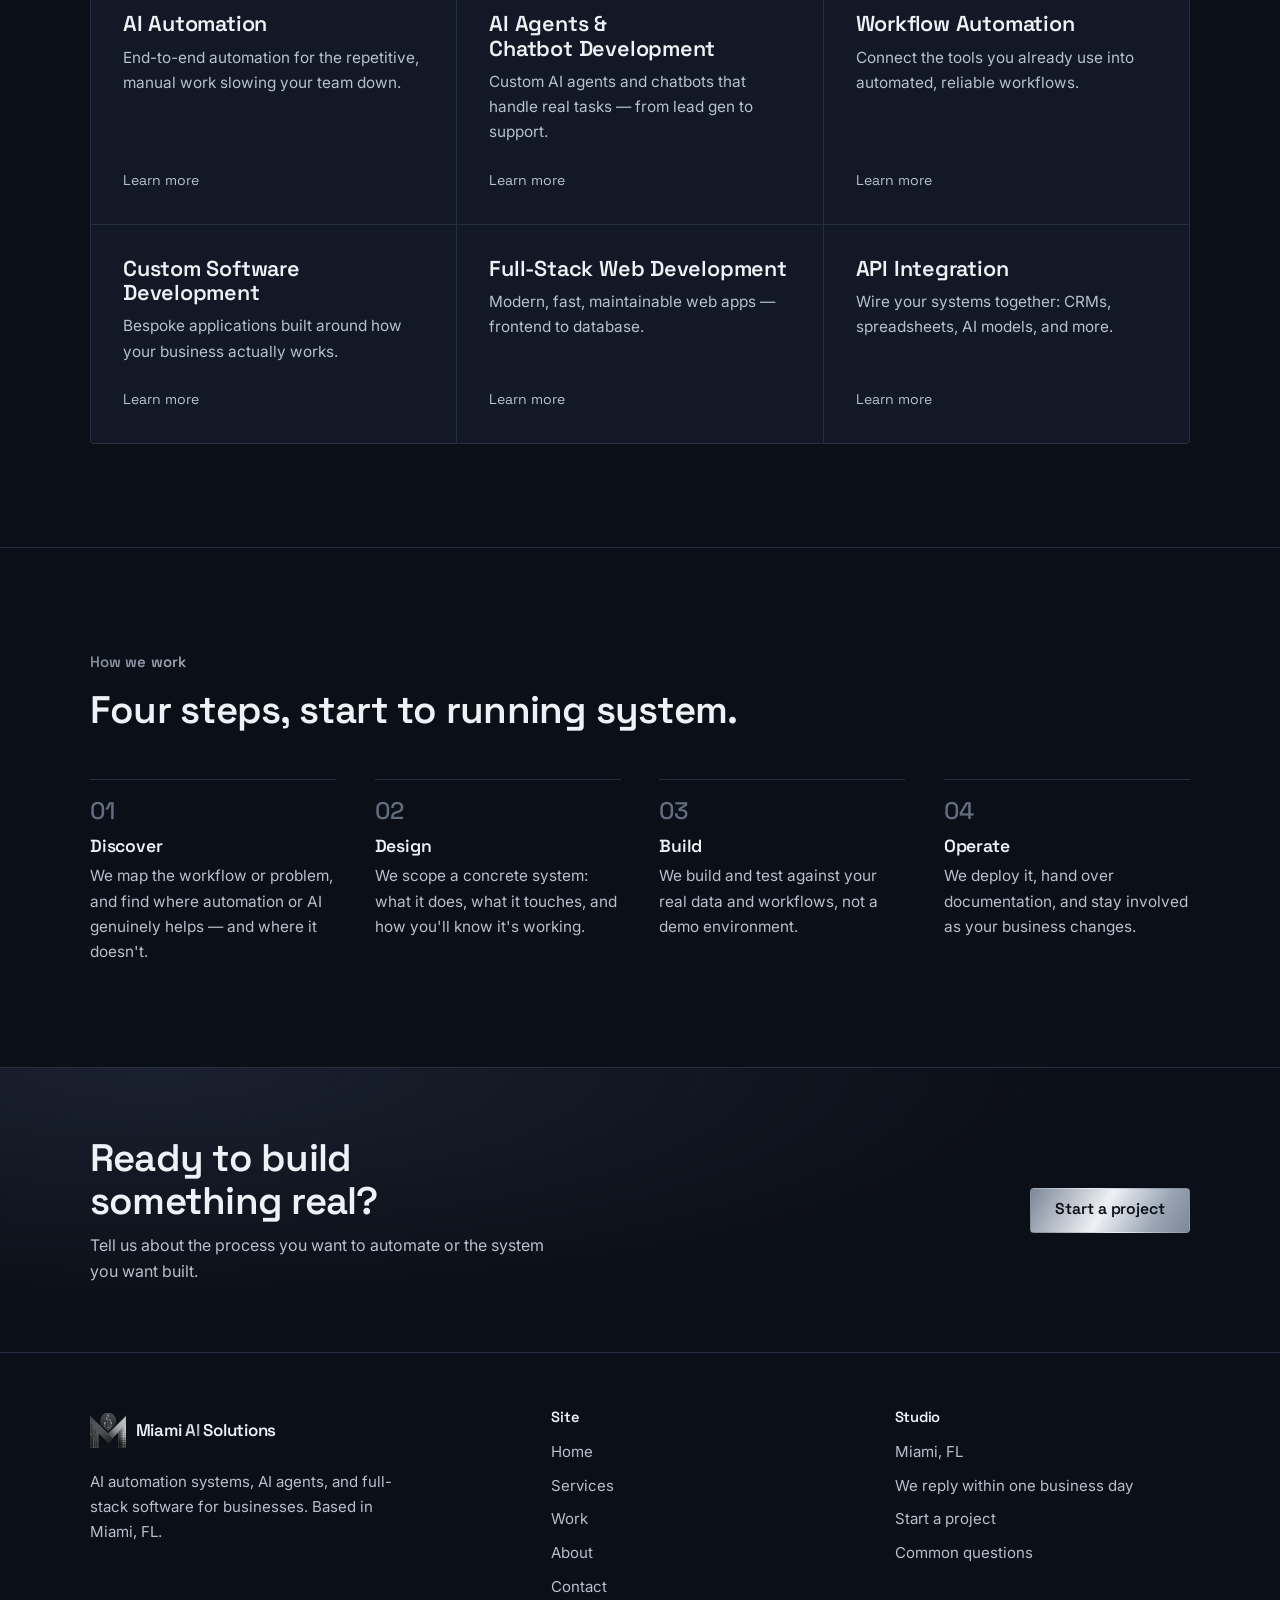
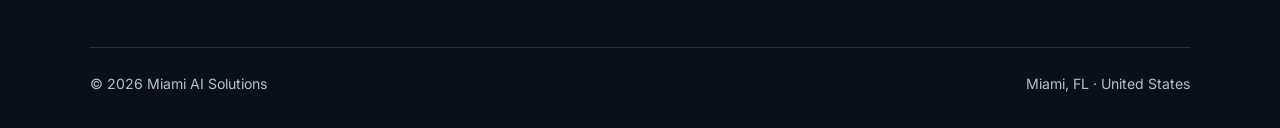
==== commit 1a599739: "SEO noindex on preview host, optimize header icon, clean up production files, fix text contrast, cla" ====
--- a/index.html
+++ b/index.html
@@ -43,6 +43,7 @@
   "logo": "https://www.miamiaisolutions.com/assets/icon.png",
   "image": "https://www.miamiaisolutions.com/assets/og-image.jpg",
   "description": "Miami AI Solutions designs and builds AI automation systems, AI agents, and full-stack software for businesses — turning manual processes into reliable, running systems.",
+  "email": "contact.miamiaisolutions@gmail.com",
   "address": {
     "@type": "PostalAddress",
     "addressLocality": "Miami",
@@ -60,7 +61,7 @@
 <header class="site-header">
   <div class="container header-inner">
     <a class="logo" href="index.html">
-      <img class="logo-mark" src="assets/icon.png" alt="" width="36" height="35">
+      <img class="logo-mark" src="assets/icon-header.png" alt="" width="36" height="35">
       <span class="logo-text">Miami <span class="chrome">AI</span> Solutions</span>
     </a>
     <button class="nav-toggle" type="button" aria-expanded="false" aria-controls="site-nav">
@@ -296,7 +297,7 @@
     <div class="footer-grid">
       <div class="footer-brand">
         <a class="logo" href="index.html">
-          <img class="logo-mark" src="assets/icon.png" alt="" width="36" height="35">
+          <img class="logo-mark" src="assets/icon-header.png" alt="" width="36" height="35">
           <span class="logo-text">Miami <span class="chrome">AI</span> Solutions</span>
         </a>
         <p>AI automation systems, AI agents, and full-stack software for businesses. Based in Miami, FL.</p>
--- a/css/styles.css
+++ b/css/styles.css
@@ -478,7 +478,9 @@
   color: var(--silver);
   line-height: 1.5;
 }
-.stack span { color: var(--steel); }
+/* --silver, not --steel: this is small text, and --steel only reaches 3.67:1
+   against --ink (WCAG AA needs 4.5:1 below 18px). */
+.stack span { color: var(--silver); }
 
 @media (min-width: 761px) {
   .proof-item { padding-inline: clamp(1.5rem, 3vw, 2.5rem); }
@@ -614,7 +616,7 @@
 .service-index {
   font-family: var(--font-display);
   font-size: 0.9rem;
-  color: var(--steel);
+  color: var(--silver); /* small text — needs 4.5:1, which --steel misses */
   margin-bottom: 0.5rem;
 }
 .service-block h2 { font-size: clamp(1.4rem, 2.2vw, 1.75rem); margin-bottom: 0.5rem; }
@@ -799,6 +801,13 @@
 }
 .placeholder p { color: var(--silver); font-size: 0.96rem; }
 .placeholder p:last-child { margin-bottom: 0; }
+
+/* Long-form body copy (founder bio) — capped for a comfortable measure */
+.bio {
+  color: var(--silver);
+  max-width: 64ch;
+  font-size: 1.02rem;
+}
 
 /* --------------------------------------------------------------------------
    16. Contact
@@ -949,7 +958,7 @@
   padding-top: 1.5rem;
   border-top: 1px solid var(--line);
   font-size: 0.88rem;
-  color: var(--steel);
+  color: var(--silver); /* small text — needs 4.5:1, which --steel misses */
 }
 .footer-bottom p { margin: 0; }
 
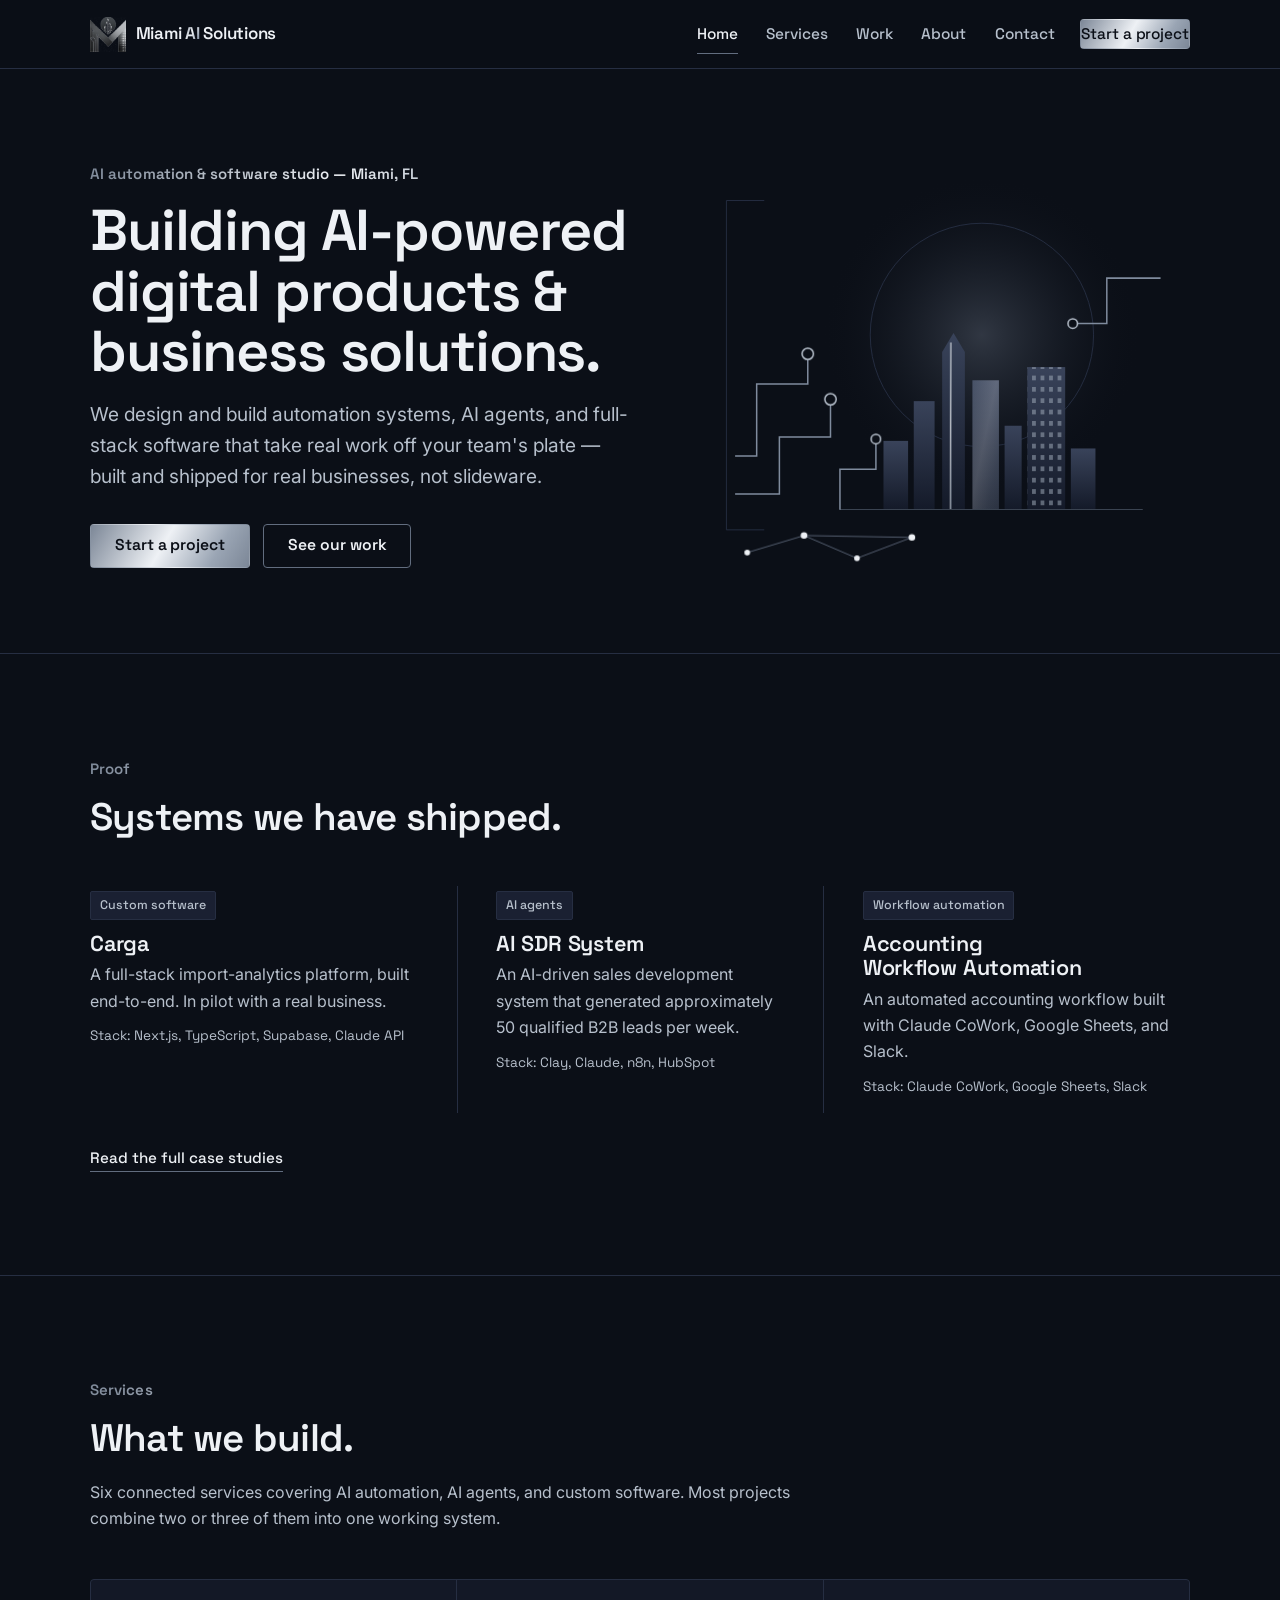
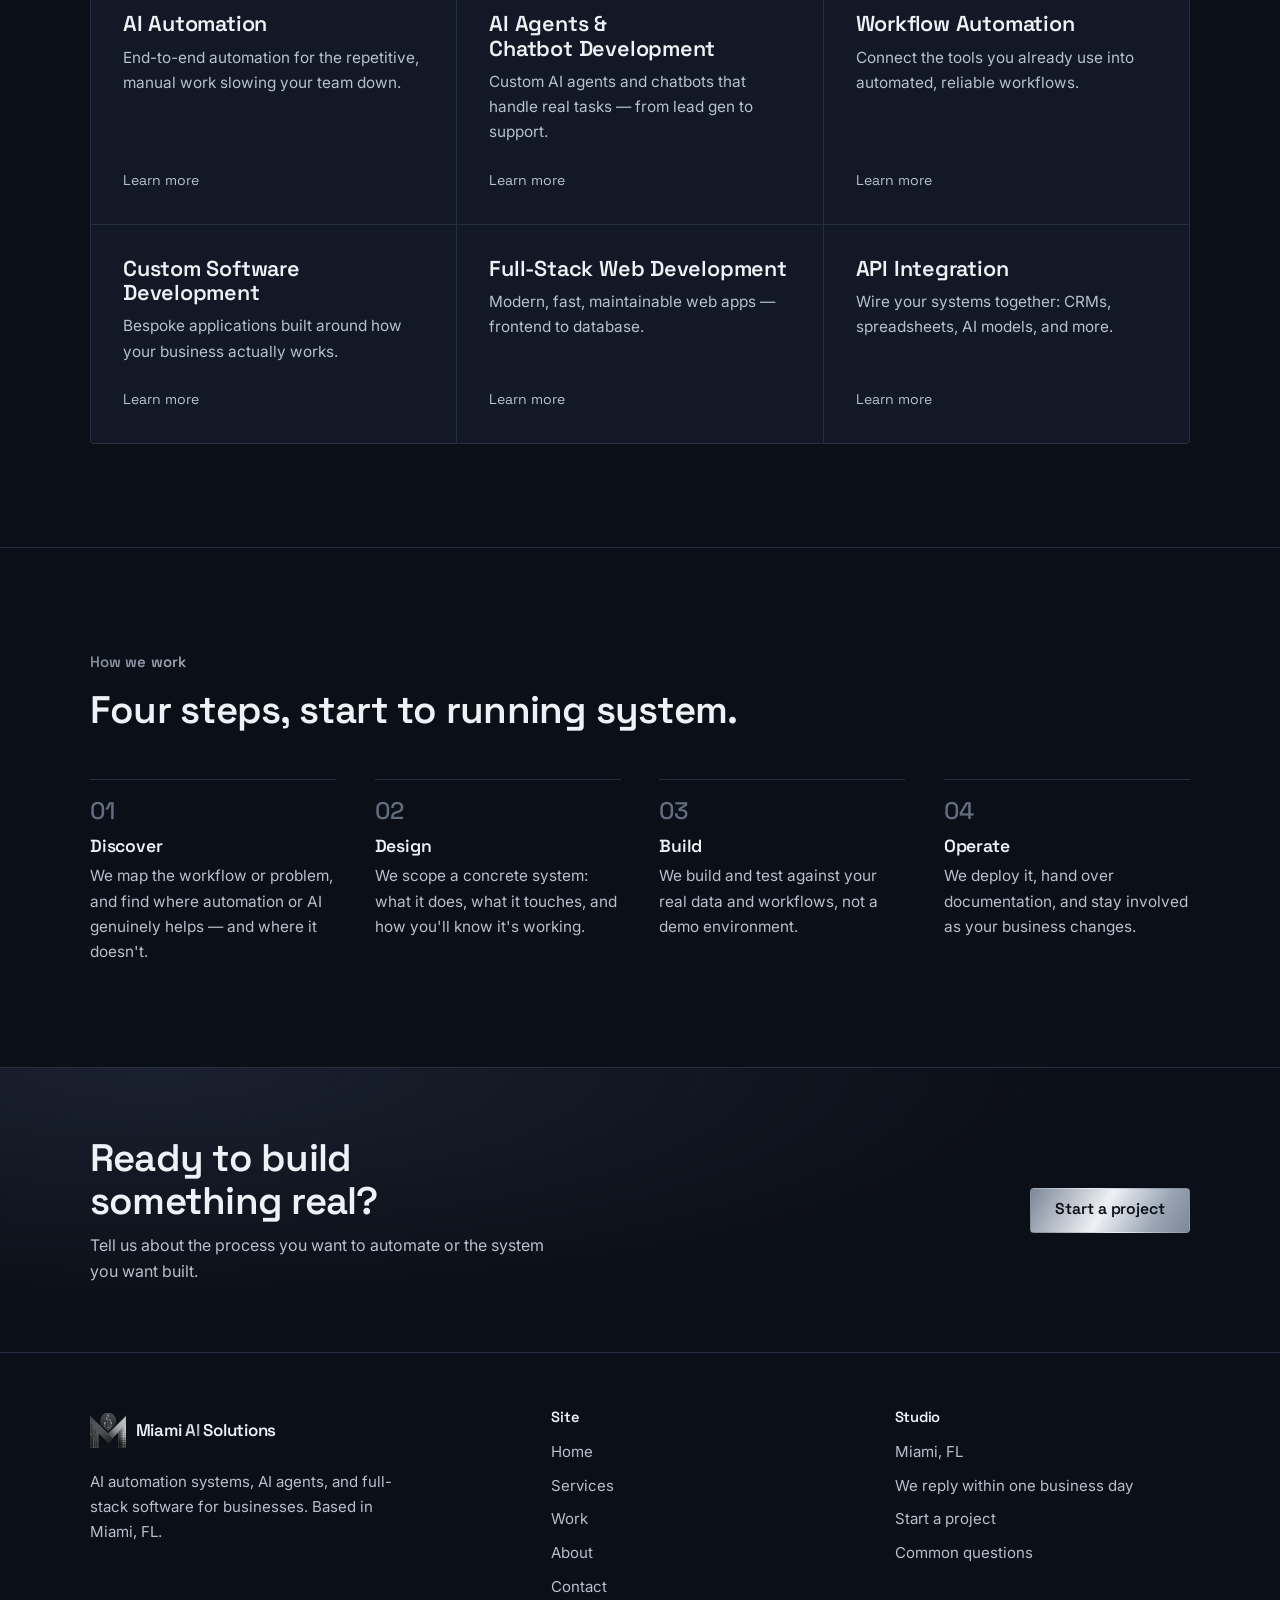
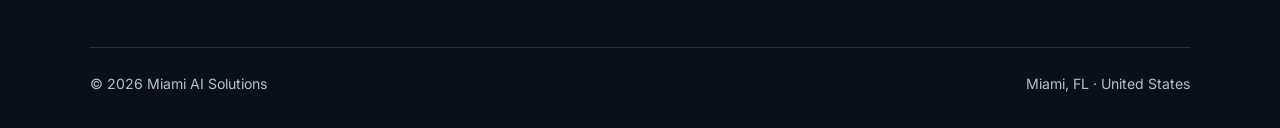
==== commit d1656686: "fix overclaiming on past-role projects, point absolute URLs at current deploy Two of the three proje" ====
--- a/index.html
+++ b/index.html
@@ -4,22 +4,22 @@
 <meta charset="utf-8">
 <meta name="viewport" content="width=device-width, initial-scale=1">
 <title>Miami AI Solutions — AI Automation, AI Agents &amp; Custom Software</title>
-<meta name="description" content="Miami AI Solutions designs and builds AI automation systems, AI agents, and full-stack software for businesses — systems running in production, not proofs of concept. Based in Miami, FL.">
-<link rel="canonical" href="https://www.miamiaisolutions.com/">
+<meta name="description" content="Miami AI Solutions designs and builds AI automation systems, AI agents, and full-stack software for businesses — built for real use, not just proofs of concept. Based in Miami, FL.">
+<link rel="canonical" href="https://miami-ai-solutions-two.vercel.app/">
 
 <meta property="og:type" content="website">
 <meta property="og:site_name" content="Miami AI Solutions">
 <meta property="og:title" content="Miami AI Solutions — AI Automation, AI Agents &amp; Custom Software">
-<meta property="og:description" content="Miami AI Solutions designs and builds AI automation systems, AI agents, and full-stack software for businesses — systems running in production, not proofs of concept.">
-<meta property="og:url" content="https://www.miamiaisolutions.com/">
-<meta property="og:image" content="https://www.miamiaisolutions.com/assets/og-image.jpg">
+<meta property="og:description" content="Miami AI Solutions designs and builds AI automation systems, AI agents, and full-stack software for businesses — built for real use, not just proofs of concept.">
+<meta property="og:url" content="https://miami-ai-solutions-two.vercel.app/">
+<meta property="og:image" content="https://miami-ai-solutions-two.vercel.app/assets/og-image.jpg">
 <meta property="og:image:width" content="1200">
 <meta property="og:image:height" content="630">
 <meta property="og:image:alt" content="Miami AI Solutions — AI, automation and software development, over a Miami skyline.">
 <meta name="twitter:card" content="summary_large_image">
 <meta name="twitter:title" content="Miami AI Solutions — AI Automation, AI Agents &amp; Custom Software">
-<meta name="twitter:description" content="Miami AI Solutions designs and builds AI automation systems, AI agents, and full-stack software for businesses — systems running in production, not proofs of concept.">
-<meta name="twitter:image" content="https://www.miamiaisolutions.com/assets/og-image.jpg">
+<meta name="twitter:description" content="Miami AI Solutions designs and builds AI automation systems, AI agents, and full-stack software for businesses — built for real use, not just proofs of concept.">
+<meta name="twitter:image" content="https://miami-ai-solutions-two.vercel.app/assets/og-image.jpg">
 
 <meta name="theme-color" content="#0b0f17">
 <link rel="icon" href="favicon.ico" sizes="any">
@@ -37,11 +37,11 @@
 {
   "@context": "https://schema.org",
   "@type": "ProfessionalService",
-  "@id": "https://www.miamiaisolutions.com/#organization",
+  "@id": "https://miami-ai-solutions-two.vercel.app/#organization",
   "name": "Miami AI Solutions",
-  "url": "https://www.miamiaisolutions.com/",
-  "logo": "https://www.miamiaisolutions.com/assets/icon.png",
-  "image": "https://www.miamiaisolutions.com/assets/og-image.jpg",
+  "url": "https://miami-ai-solutions-two.vercel.app/",
+  "logo": "https://miami-ai-solutions-two.vercel.app/assets/icon.png",
+  "image": "https://miami-ai-solutions-two.vercel.app/assets/og-image.jpg",
   "description": "Miami AI Solutions designs and builds AI automation systems, AI agents, and full-stack software for businesses — turning manual processes into reliable, running systems.",
   "email": "contact.miamiaisolutions@gmail.com",
   "address": {
@@ -88,7 +88,7 @@
       <div>
         <span class="eyebrow">AI automation &amp; software studio — Miami, FL</span>
         <h1>Building AI-powered digital products &amp; business solutions.</h1>
-        <p class="lede">We design and build automation systems, AI agents, and full-stack software that take real work off your team's plate — systems running in production, not slideware.</p>
+        <p class="lede">We design and build automation systems, AI agents, and full-stack software that take real work off your team's plate — built and shipped for real businesses, not slideware.</p>
         <div class="btn-row">
           <a class="btn btn-primary" href="contact.html">Start a project</a>
           <a class="btn btn-ghost" href="work.html">See our work</a>
@@ -188,7 +188,7 @@
         <div class="proof-item">
           <span class="tag">AI agents</span>
           <h3>AI SDR System</h3>
-          <p>An AI-driven sales development system that generates approximately 50 qualified B2B leads per week.</p>
+          <p>An AI-driven sales development system that generated approximately 50 qualified B2B leads per week.</p>
           <p class="stack"><span>Stack:</span> Clay, Claude, n8n, HubSpot</p>
         </div>
         <div class="proof-item">
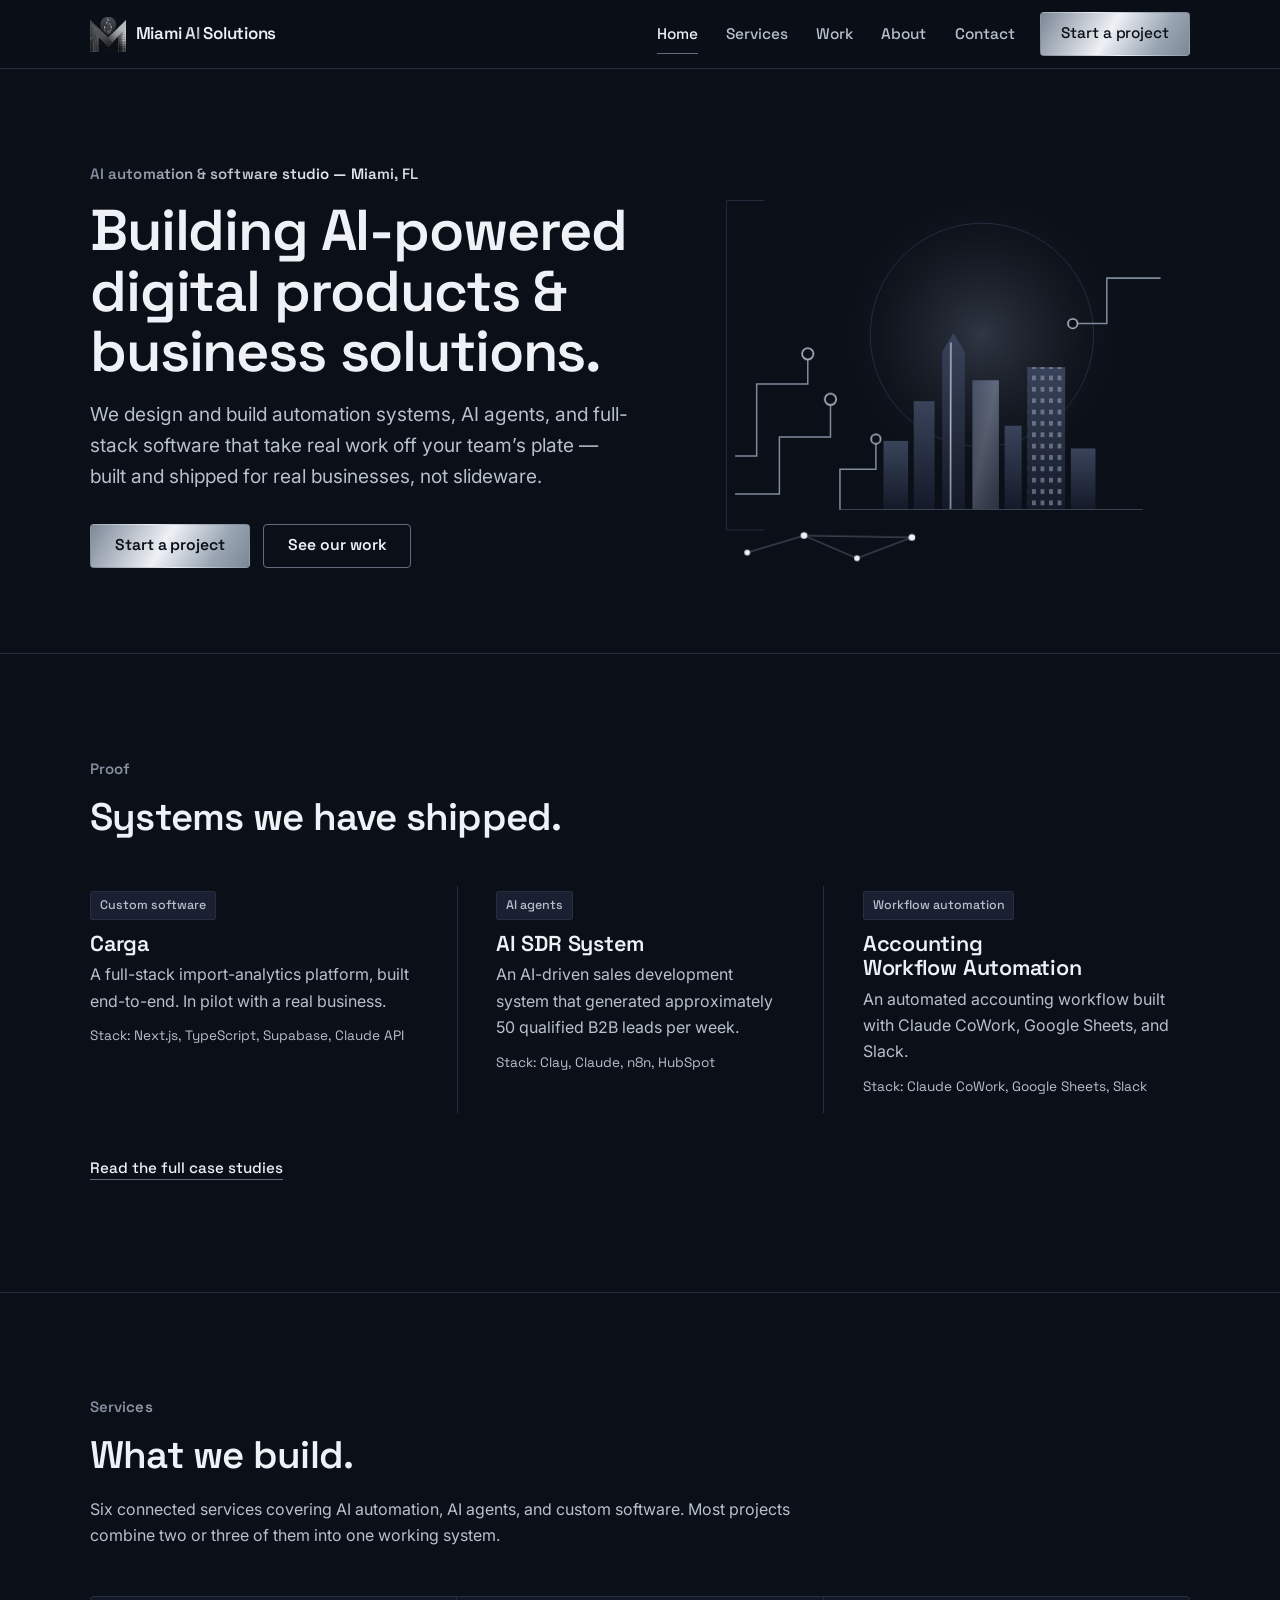
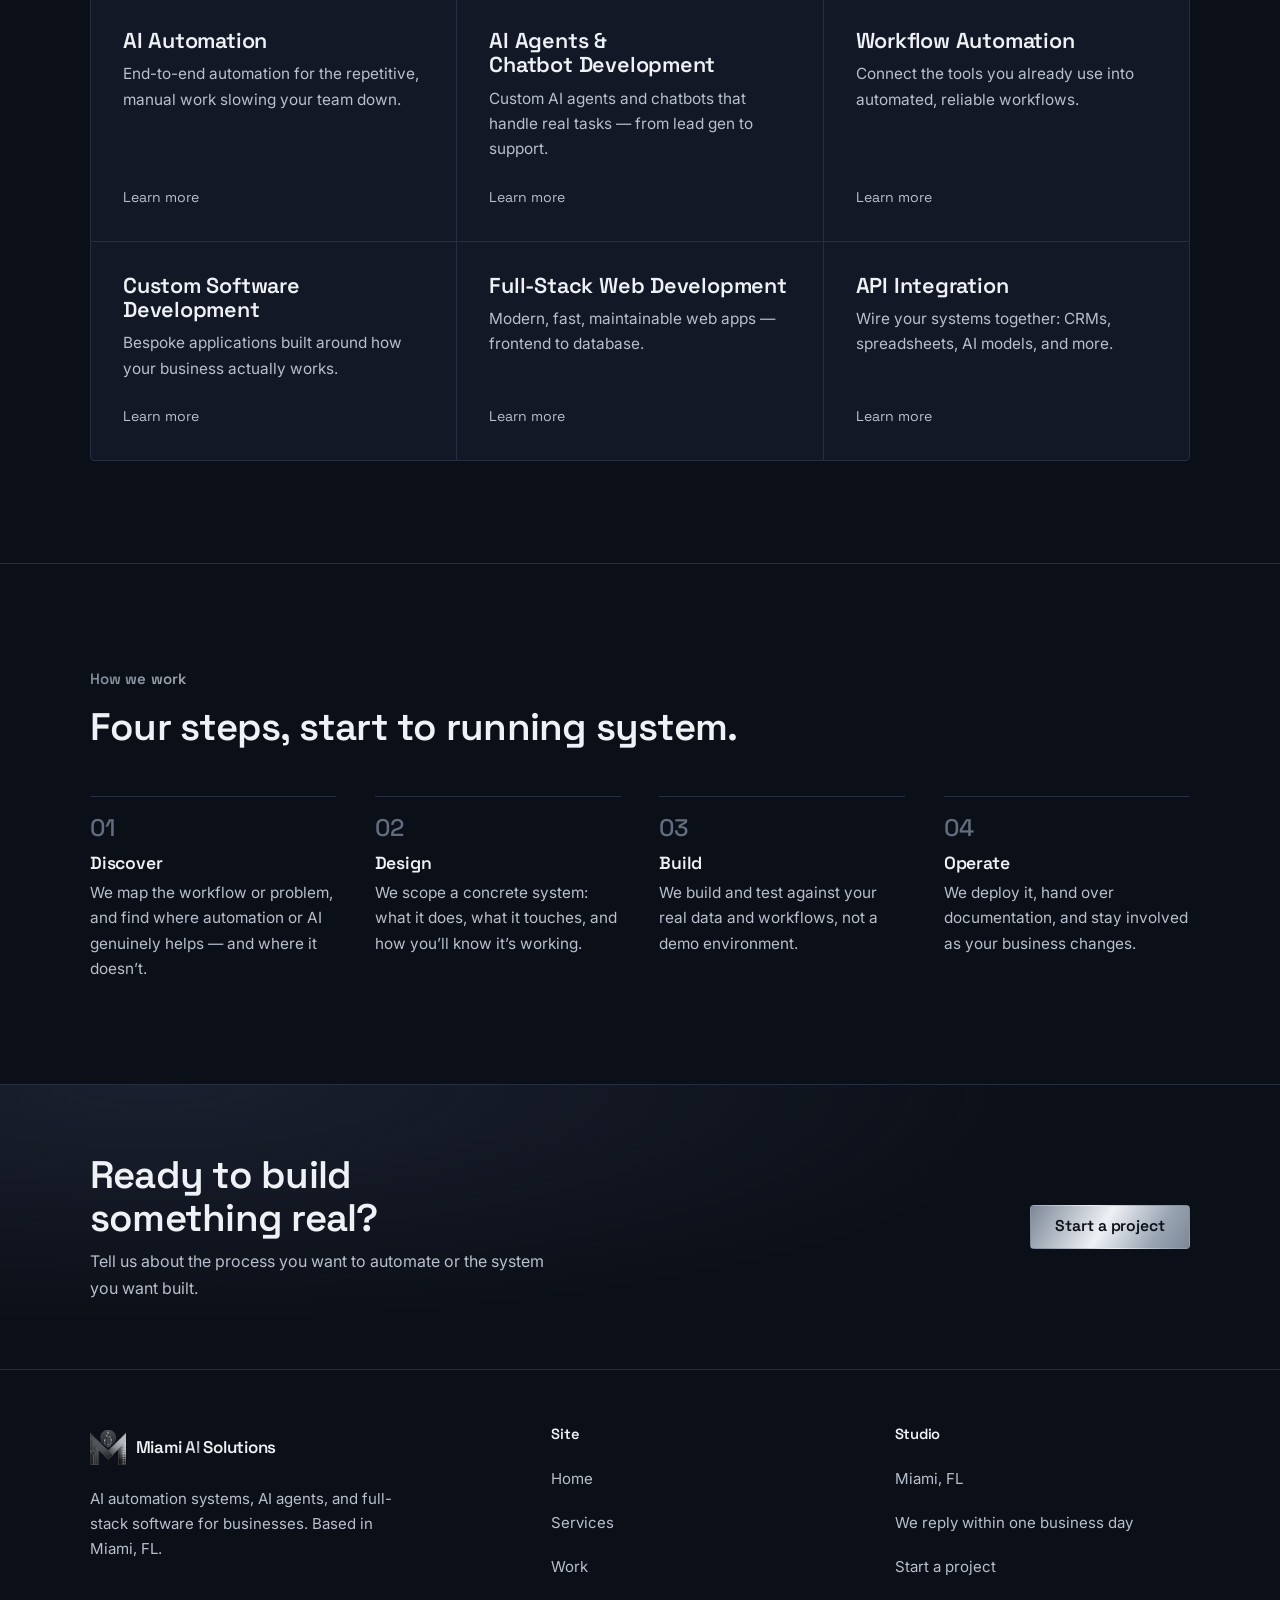
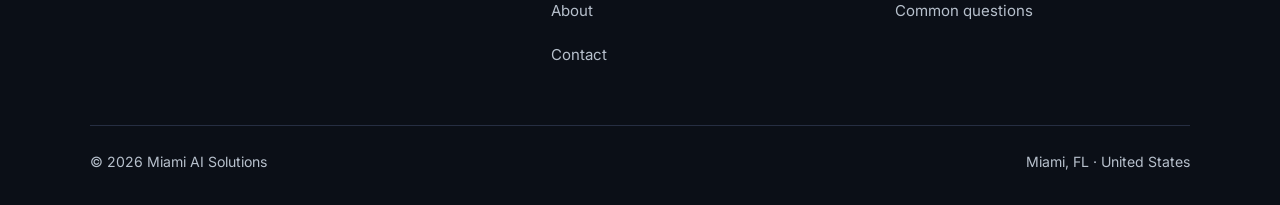
==== commit 0c3072d7: "fix accessibility and perf issues from the live-site audit Header CTA (all 5 pages, desktop): `.site" ====
--- a/index.html
+++ b/index.html
@@ -30,6 +30,11 @@
 
 <link rel="preconnect" href="https://fonts.googleapis.com">
 <link rel="preconnect" href="https://fonts.gstatic.com" crossorigin>
+<!-- Preload the font CSS, not the font files. The fonts.gstatic.com URLs are
+     version- and UA-specific, so hardcoding one risks a double download or a
+     silent miss when Google rotates it; prioritising the stylesheet shortens
+     the first hop of the two-hop chain that gates the font fetch. -->
+<link rel="preload" as="style" href="https://fonts.googleapis.com/css2?family=Inter:wght@400;500;600&amp;family=Space+Grotesk:wght@500;600;700&amp;display=swap">
 <link rel="stylesheet" href="https://fonts.googleapis.com/css2?family=Inter:wght@400;500;600&amp;family=Space+Grotesk:wght@500;600;700&amp;display=swap">
 <link rel="stylesheet" href="css/styles.css">
 
@@ -61,7 +66,7 @@
 <header class="site-header">
   <div class="container header-inner">
     <a class="logo" href="index.html">
-      <img class="logo-mark" src="assets/icon-header.png" alt="" width="36" height="35">
+      <img class="logo-mark" src="assets/icon-header.png" alt="" width="36" height="35" fetchpriority="high">
       <span class="logo-text">Miami <span class="chrome">AI</span> Solutions</span>
     </a>
     <button class="nav-toggle" type="button" aria-expanded="false" aria-controls="site-nav">
@@ -88,7 +93,7 @@
       <div>
         <span class="eyebrow">AI automation &amp; software studio — Miami, FL</span>
         <h1>Building AI-powered digital products &amp; business solutions.</h1>
-        <p class="lede">We design and build automation systems, AI agents, and full-stack software that take real work off your team's plate — built and shipped for real businesses, not slideware.</p>
+        <p class="lede">We design and build automation systems, AI agents, and full-stack software that take real work off your team’s plate — built and shipped for real businesses, not slideware.</p>
         <div class="btn-row">
           <a class="btn btn-primary" href="contact.html">Start a project</a>
           <a class="btn btn-ghost" href="work.html">See our work</a>
@@ -259,12 +264,12 @@
         <li class="step">
           <span class="step-n">01</span>
           <h3>Discover</h3>
-          <p>We map the workflow or problem, and find where automation or AI genuinely helps — and where it doesn't.</p>
+          <p>We map the workflow or problem, and find where automation or AI genuinely helps — and where it doesn’t.</p>
         </li>
         <li class="step">
           <span class="step-n">02</span>
           <h3>Design</h3>
-          <p>We scope a concrete system: what it does, what it touches, and how you'll know it's working.</p>
+          <p>We scope a concrete system: what it does, what it touches, and how you’ll know it’s working.</p>
         </li>
         <li class="step">
           <span class="step-n">03</span>
@@ -297,7 +302,7 @@
     <div class="footer-grid">
       <div class="footer-brand">
         <a class="logo" href="index.html">
-          <img class="logo-mark" src="assets/icon-header.png" alt="" width="36" height="35">
+          <img class="logo-mark" src="assets/icon-header.png" alt="" width="36" height="35" loading="lazy" decoding="async">
           <span class="logo-text">Miami <span class="chrome">AI</span> Solutions</span>
         </a>
         <p>AI automation systems, AI agents, and full-stack software for businesses. Based in Miami, FL.</p>
--- a/css/styles.css
+++ b/css/styles.css
@@ -52,6 +52,7 @@
 
 body {
   margin: 0;
+  touch-action: manipulation;
   background: var(--ink);
   color: var(--white);
   font-family: var(--font-body);
@@ -251,12 +252,20 @@
 /* The generic nav link colour must not win over the button's own colour. */
 .site-nav a.btn-primary { color: var(--ink); }
 .site-nav a.btn-ghost { color: var(--paper); }
+/* The same specificity trap applies to the box: `.site-nav a` (0,1,1) also
+   beats `.btn-sm` (0,1,0), which flattened the header CTA to zero side
+   padding. Restate the button metrics at matching specificity, and floor the
+   height at the 44px touch minimum. */
+.site-nav a.btn-sm {
+  padding: 0.72rem 1.25rem;
+  min-height: 44px;
+}
 .nav-cta { margin-left: clamp(1rem, 2vw, 1.75rem); }
 
 .nav-toggle {
   display: none;
   width: 44px;
-  height: 40px;
+  height: 44px;
   padding: 0;
   background: transparent;
   border: 1px solid var(--line);
@@ -306,6 +315,7 @@
     margin: 1.35rem 0 0;
     padding: 0.72rem 1.3rem;
     font-size: 0.95rem;
+    min-height: 44px;
   }
 }
 
@@ -360,11 +370,18 @@
   font-weight: 500;
   font-size: 0.95rem;
   color: var(--paper);
-  text-decoration: none;
-  border-bottom: 1px solid var(--steel);
-  padding-bottom: 1px;
-}
-.link:hover { border-bottom-color: var(--paper); }
+  /* The hairline is drawn with text-decoration rather than a bottom border so
+     it keeps hugging the text while the box grows to the 44px touch minimum;
+     a border would ride down to the bottom of the padded box. */
+  text-decoration: underline;
+  text-decoration-thickness: 1px;
+  text-decoration-color: var(--steel);
+  text-underline-offset: 6px;
+  display: inline-flex;
+  align-items: center;
+  min-height: 44px;
+}
+.link:hover { text-decoration-color: var(--paper); }
 
 /* --------------------------------------------------------------------------
    6. Hero
@@ -905,9 +922,18 @@
 .form-status.is-ok { border-left-color: var(--paper); color: var(--paper); }
 
 .info-block { display: grid; gap: 1.75rem; }
-.info-item h3 { font-size: 1rem; margin-bottom: 0.3rem; }
+/* These are h2 for the document outline (h1 -> h2, no skip); the visual scale
+   is the small label it always was, not the section-heading h2 scale. */
+.info-item h2 { font-size: 1rem; letter-spacing: -0.01em; margin-bottom: 0.3rem; }
 .info-item p { color: var(--silver); margin: 0; }
-.info-item a { color: var(--paper); }
+/* The email address is the page's primary contact action on a phone, so it
+   carries the 44px touch minimum. */
+.info-item a {
+  color: var(--paper);
+  display: inline-flex;
+  align-items: center;
+  min-height: 44px;
+}
 
 /* --------------------------------------------------------------------------
    17. Footer
@@ -939,7 +965,7 @@
   color: var(--paper);
   margin-bottom: 0.9rem;
 }
-.footer-col ul { list-style: none; display: grid; gap: 0.55rem; }
+.footer-col ul { list-style: none; display: grid; gap: 0; }
 .footer-col li,
 .footer-col a,
 .footer-col p {
@@ -949,6 +975,21 @@
   margin: 0;
 }
 .footer-col a:hover { color: var(--paper); }
+/* Footer nav is real, repeated navigation, so its rows carry the 44px touch
+   minimum. Rows own the height and the gap goes to zero, which keeps link and
+   plain-text rows on the same rhythm; the anchor fills its row so the tap area
+   matches what the eye reads as the row. */
+.footer-col li {
+  display: flex;
+  align-items: center;
+  min-height: 44px;
+}
+.footer-col li > a {
+  display: flex;
+  align-items: center;
+  width: 100%;
+  min-height: 44px;
+}
 .footer-bottom {
   display: flex;
   flex-wrap: wrap;
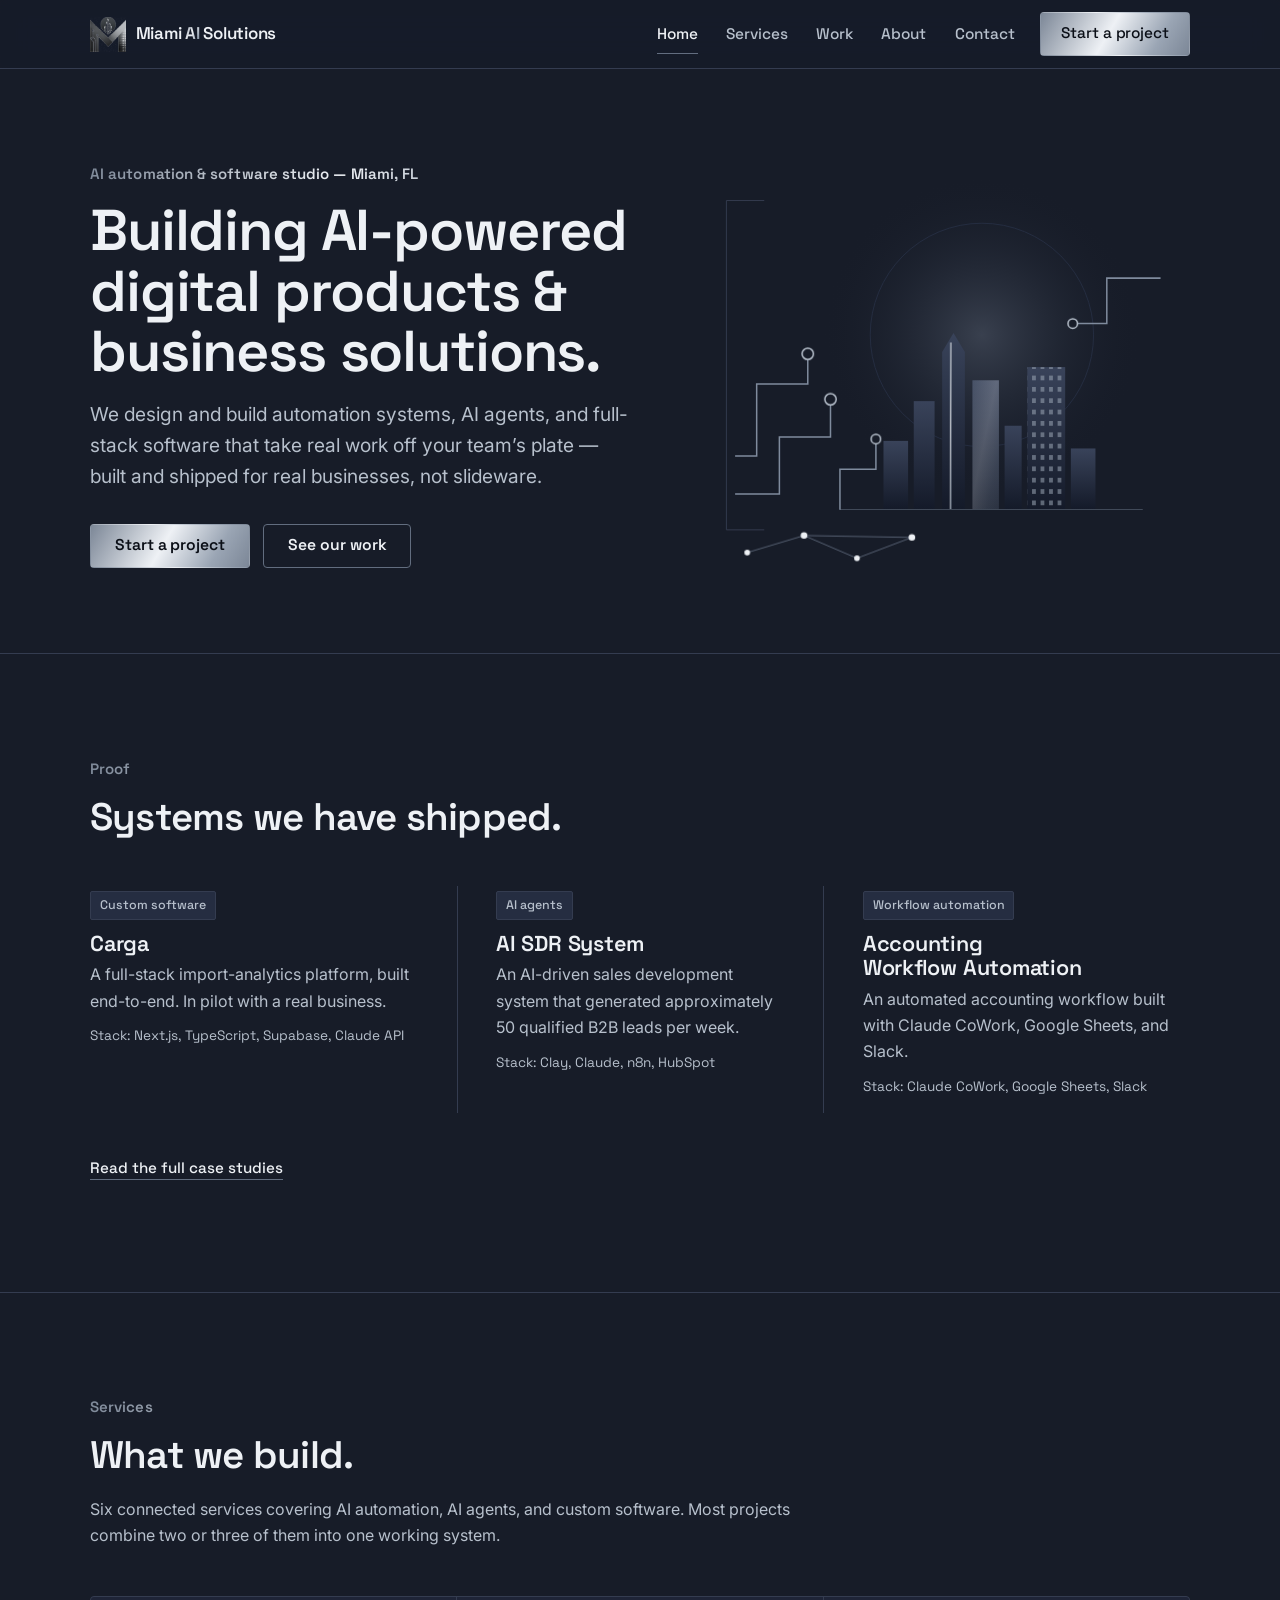
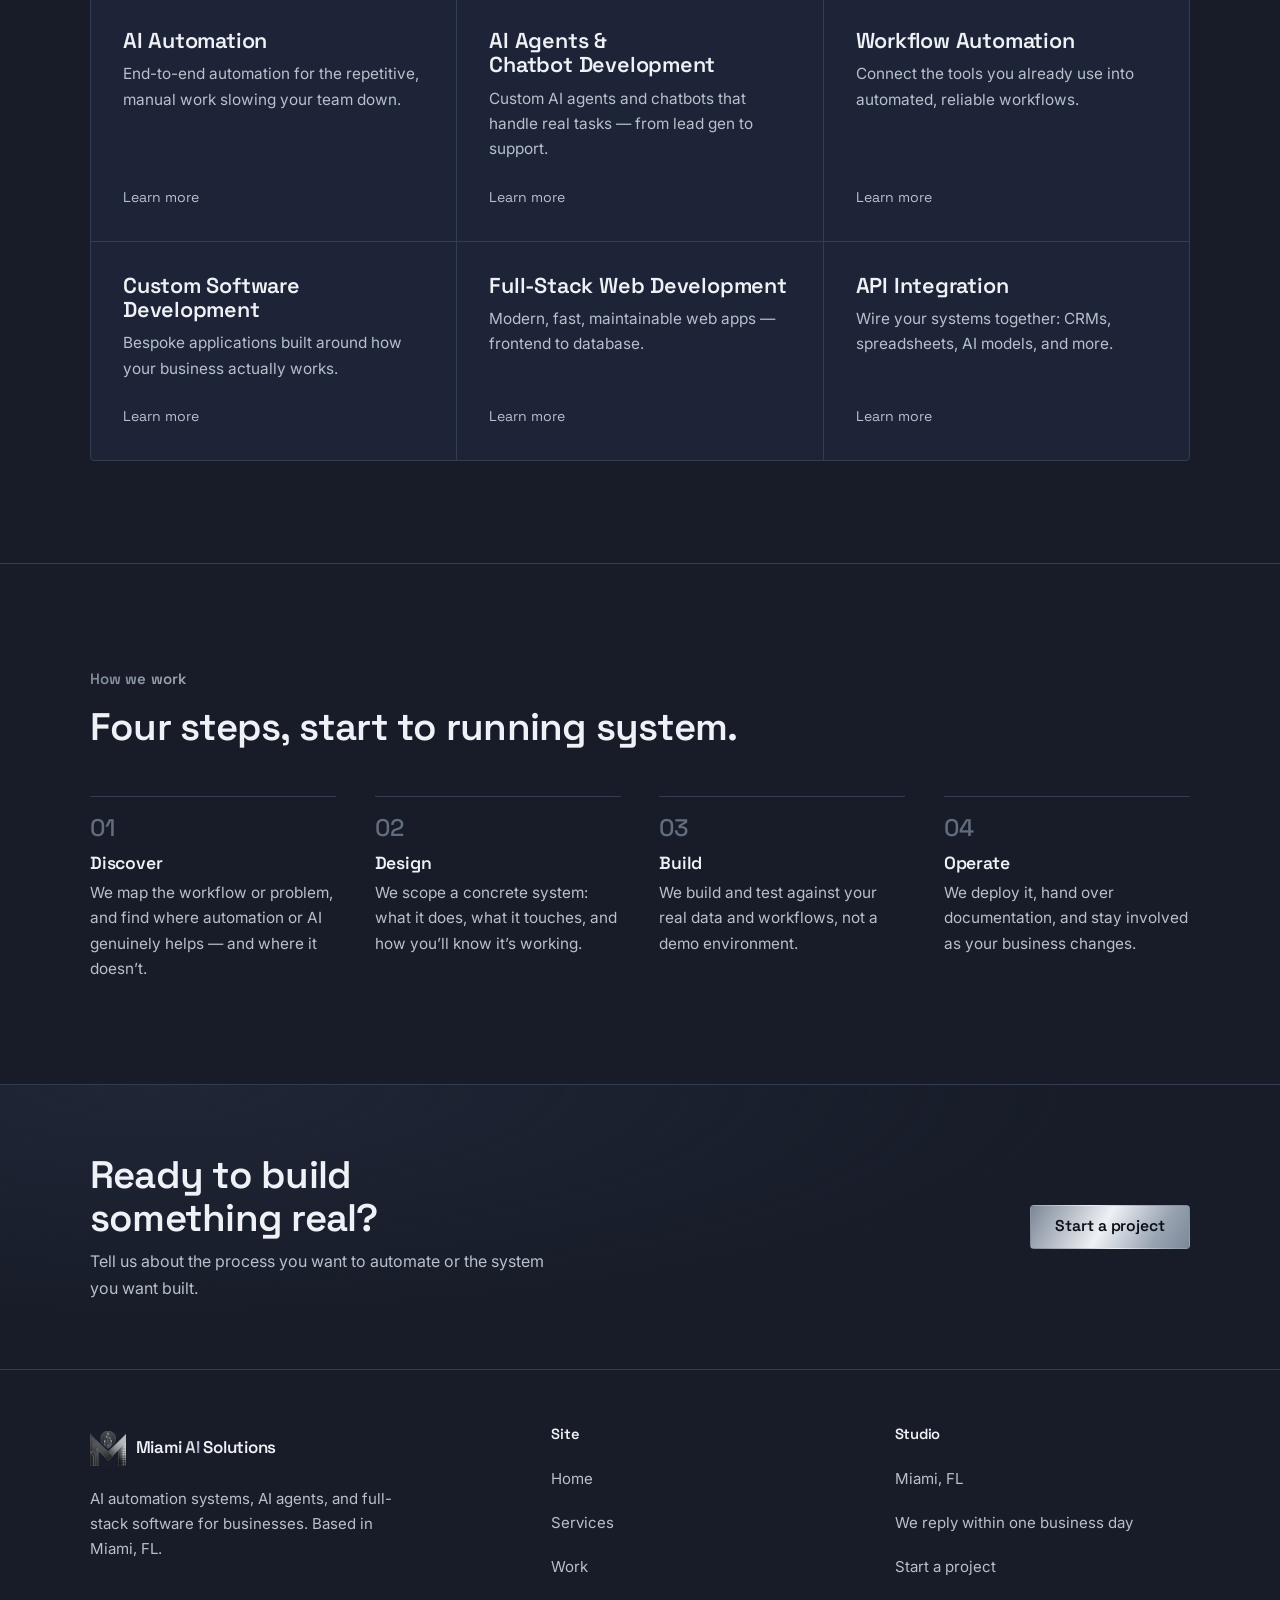
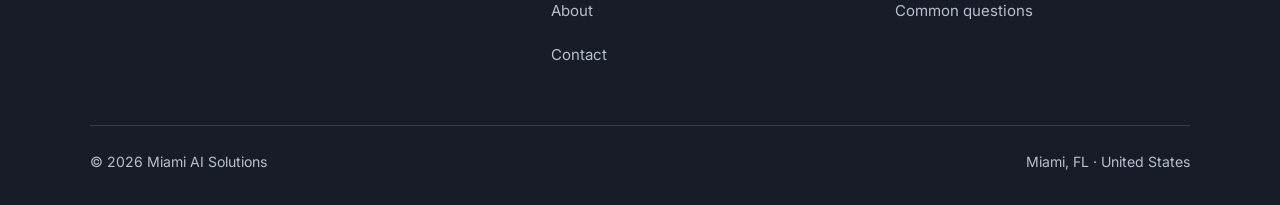
==== commit b7abb47d: "lighten page background, fix elevation ramp, remove hardcoded color duplicates The page background m" ====
--- a/index.html
+++ b/index.html
@@ -21,7 +21,7 @@
 <meta name="twitter:description" content="Miami AI Solutions designs and builds AI automation systems, AI agents, and full-stack software for businesses — built for real use, not just proofs of concept.">
 <meta name="twitter:image" content="https://miami-ai-solutions-two.vercel.app/assets/og-image.jpg">
 
-<meta name="theme-color" content="#0b0f17">
+<meta name="theme-color" content="#171c28">
 <link rel="icon" href="favicon.ico" sizes="any">
 <link rel="icon" type="image/png" sizes="32x32" href="favicon-32x32.png">
 <link rel="icon" type="image/png" sizes="16x16" href="favicon-16x16.png">
@@ -106,7 +106,7 @@
             <radialGradient id="msGlow" cx="50%" cy="50%" r="50%">
               <stop offset="0%" stop-color="#8894a8" stop-opacity="0.30"/>
               <stop offset="55%" stop-color="#5c677a" stop-opacity="0.10"/>
-              <stop offset="100%" stop-color="#0b0f17" stop-opacity="0"/>
+              <stop offset="100%" stop-color="#171c28" stop-opacity="0"/>
             </radialGradient>
             <linearGradient id="msBuilding" x1="0" y1="0" x2="0" y2="1">
               <stop offset="0%" stop-color="#39435a"/>
--- a/css/styles.css
+++ b/css/styles.css
@@ -8,10 +8,14 @@
    -------------------------------------------------------------------------- */
 :root {
   /* Palette — derived from the brand mark: deep navy/black + brushed chrome */
-  --ink:        #0b0f17;  /* page background */
-  --surface:    #131826;  /* card / section background */
-  --surface-2:  #1a2032;  /* elevated surface, hover */
-  --line:       #262e42;  /* hairline borders */
+  --ink:        #0b0f17;  /* near-black: text on brushed metal, focus ring core.
+                             NOT the page background — it has to stay almost
+                             pure black whatever the page sits at. */
+  --bg:         #171c28;  /* page / section background */
+  --bg-rgb:     23, 28, 40; /* same value, for rgba() tints of the page colour */
+  --surface:    #1e2437;  /* card / section background */
+  --surface-2:  #252d41;  /* elevated surface, hover */
+  --line:       #343c50;  /* hairline borders */
   --steel:      #626d7f;  /* dividers, large numerals, decorative strokes */
   --silver:     #b7c0cc;  /* secondary body text */
   --paper:      #eef1f5;  /* heading white */
@@ -53,7 +57,7 @@
 body {
   margin: 0;
   touch-action: manipulation;
-  background: var(--ink);
+  background: var(--bg);
   color: var(--white);
   font-family: var(--font-body);
   font-size: 1rem;
@@ -186,13 +190,14 @@
   position: sticky;
   top: 0;
   z-index: 100;
-  background: rgba(11, 15, 23, 0.78);
+  /* Derived from the page colour so the two can never drift apart. */
+  background: rgba(var(--bg-rgb), 0.78);
   backdrop-filter: blur(14px) saturate(140%);
   -webkit-backdrop-filter: blur(14px) saturate(140%);
   border-bottom: 1px solid var(--line);
 }
 @supports not ((backdrop-filter: blur(1px)) or (-webkit-backdrop-filter: blur(1px))) {
-  .site-header { background: #0b0f17; }
+  .site-header { background: var(--bg); }
 }
 
 .header-inner {
@@ -210,6 +215,9 @@
   text-decoration: none;
   padding: 0.25rem;
   margin-left: -0.25rem;
+  /* The 35px mark plus 2x0.25rem padding lands at 43px, one short of the
+     touch minimum; the floor costs a pixel and changes nothing visually. */
+  min-height: 44px;
 }
 .logo-mark {
   width: 36px;
@@ -299,7 +307,7 @@
     top: 100%;
     left: 0;
     right: 0;
-    background: var(--ink);
+    background: var(--bg);
     border-bottom: 1px solid var(--line);
     padding: 0.5rem var(--gutter) 1.5rem;
     display: none;
@@ -428,7 +436,8 @@
 .trace-4 { animation-delay: 0.54s; }
 
 .node {
-  fill: var(--ink);
+  /* Filled with the page colour so the traces are masked behind each node. */
+  fill: var(--bg);
   stroke: var(--silver);
   stroke-width: 1.6;
   opacity: 0;
@@ -605,8 +614,8 @@
 .cta-band {
   border-top: 1px solid var(--line);
   background:
-    radial-gradient(120% 140% at 12% 0%, rgba(38, 46, 66, 0.55) 0%, rgba(11, 15, 23, 0) 60%),
-    var(--ink);
+    radial-gradient(120% 140% at 12% 0%, rgba(38, 46, 66, 0.55) 0%, rgba(var(--bg-rgb), 0) 60%),
+    var(--bg);
 }
 .cta-inner {
   display: flex;
@@ -941,7 +950,7 @@
 .site-footer {
   border-top: 1px solid var(--line);
   padding-block: clamp(2.5rem, 5vw, 3.5rem) 2rem;
-  background: var(--ink);
+  background: var(--bg);
 }
 .footer-grid {
   display: grid;
